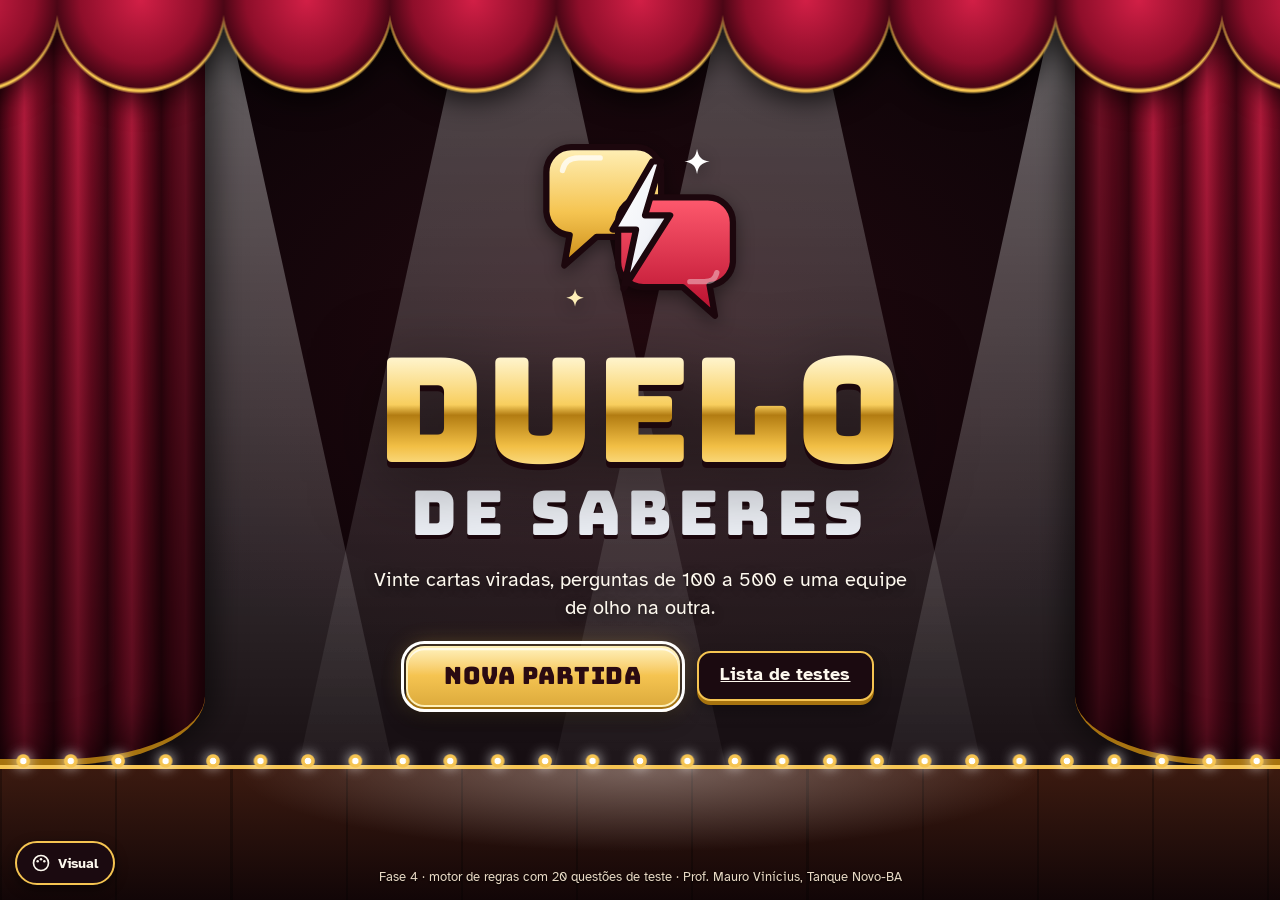
==== motor/index.html @ 95563610 "Fase 4: motor de regras completo em /motor/, com 20 questões de teste, modo de depuração e lista de " ====
<!DOCTYPE html>
<html lang="pt-BR">
<head>
<meta charset="UTF-8">
<meta name="viewport" content="width=device-width, initial-scale=1, viewport-fit=cover">
<meta name="theme-color" content="#0e0509">
<meta name="robots" content="noindex">
<title>Duelo de Saberes · Motor de regras</title>
<link rel="icon" type="image/svg+xml" href="img/icone.svg">
<link rel="stylesheet" href="css/estilo.css">
<link rel="stylesheet" href="css/motor.css">
</head>
<body data-tema="palco" data-modo="escuro">
<div id="app" aria-live="polite"></div>
<div id="painel-visual"></div>
<noscript>O Duelo de Saberes precisa de JavaScript ativado.</noscript>
<script src="js/dados.js"></script>
<script src="js/logo.js"></script>
<script src="js/regras.js"></script>
<script src="js/app.js"></script>
</body>
</html>
---- motor/css/estilo.css ----
/* Duelo de Saberes · Protótipo da Fase 3 · identidade visual (2ª versão)
   Palco de teatro à noite: cortina vermelha, ouro, luzes brancas e prateadas.
   Estrutura: fontes → variáveis (tema × modo) → base → cenário → componentes → telas → responsivo */

/* ---------- fontes embutidas (Google Fonts, licença OFL) ---------- */
@font-face { font-family: "Bungee"; src: url("../fontes/bungee-latin-400-normal.woff2") format("woff2"); font-weight: 400; font-display: swap; }
@font-face { font-family: "Atkinson Hyperlegible"; src: url("../fontes/atkinson-hyperlegible-latin-400-normal.woff2") format("woff2"); font-weight: 400; font-display: swap; }
@font-face { font-family: "Atkinson Hyperlegible"; src: url("../fontes/atkinson-hyperlegible-latin-700-normal.woff2") format("woff2"); font-weight: 700; font-display: swap; }

/* ---------- variáveis: Palco escuro (identidade geral e padrão) ---------- */
body {
  --fonte-titulo: "Bungee", "Arial Black", sans-serif;
  --fonte-texto: "Atkinson Hyperlegible", system-ui, sans-serif;

  --fundo: #0D0408; --fundo-2: #23090F;
  --painel: rgba(255, 255, 255, .06); --painel-2: rgba(255, 255, 255, .1); --painel-solido: #1B0A10;
  --tinta: #FDF8EE; --tinta-suave: #D3C0C4;
  --borda: rgba(245, 196, 81, .38); --borda-forte: #F5C451;
  --acento-claro: #FFF0B8; --acento: #F5C451; --acento-escuro: #A6730F; --sobre-acento: #2A0A12;
  --prata: #EEF1F7; --prata-escura: #9AA2B1;
  --quente: #FF2E55;
  --cort-1: #D21F46; --cort-2: #8E0E2A; --cort-3: #4A0615;
  --verso-1: #C81B41; --verso-2: #5C0A1D; --verso-tinta: #FFFFFF;
  --piso-1: #3B1A10; --piso-2: #120607;
  --luz: 255, 255, 255; --forca-luz: .2;
  --certo: #2FCB7A; --errado: #FF5468; --sobre-certo: #04200F; --sobre-errado: #2A0510;
  --logo-a1: #FFF0B8; --logo-a2: #F5C451; --logo-a3: #C98A14; --logo-b1: #FF5A6E; --logo-b2: #B80F2E; --logo-traco: #1C070D;
  --ficha-traco: #FFFFFF;
  --brilho: 0 0 1.2rem rgba(245, 196, 81, .35);
  --sombra: 0 .5rem 1.4rem rgba(0, 0, 0, .55);
  --titulo: linear-gradient(180deg, #FFF6D2 8%, #F8CE5E 46%, #B27C12 54%, #F2BF45 78%, #FFE9A0 100%);
}
body[data-modo="claro"] {
  --fundo: #F7EFE1; --fundo-2: #EBDCC2;
  --painel: #FFFFFF; --painel-2: #FBF4E6; --painel-solido: #FFFFFF;
  --tinta: #2A0A12; --tinta-suave: #6B4C54;
  --borda: rgba(166, 115, 15, .45); --borda-forte: #A6730F;
  --prata: #2A0A12; --prata-escura: #6B4C54;
  --quente: #D1123A;
  --piso-1: #C59458; --piso-2: #8B5A2B;
  --luz: 255, 246, 214; --forca-luz: .75;
  --certo: #12804A; --errado: #C81E3A; --sobre-certo: #FFFFFF; --sobre-errado: #FFFFFF;
  --ficha-traco: #2A0A12;
  --brilho: 0 0 0 rgba(0, 0, 0, 0);
  --sombra: 0 .4rem 1rem rgba(74, 6, 21, .18);
  --titulo: linear-gradient(180deg, #E8284F 10%, #B80F2E 55%, #7A0A20 100%);
}

/* ---------- variáveis: prévia do tema Biologia (campo do microscópio, verde-folha e magenta de corante) ---------- */
body[data-tema="biologia"] {
  --fundo: #04120A; --fundo-2: #0E2C18;
  --painel-solido: #0C2314;
  --tinta: #F0FAEC; --tinta-suave: #AFCFAF;
  --borda: rgba(255, 111, 196, .42); --borda-forte: #FF6FC4;
  --acento-claro: #FFD3EC; --acento: #FF6FC4; --acento-escuro: #B01274; --sobre-acento: #2A0518;
  --quente: #FF6FC4;
  --verso-1: #3FA34B; --verso-2: #124A1B;
  --luz: 190, 255, 200; --forca-luz: .16;
  --logo-a1: #D9FFB8; --logo-a2: #7BD685; --logo-a3: #23762E; --logo-b1: #FF8AD0; --logo-b2: #B01274; --logo-traco: #04120A;
  --brilho: 0 0 1.2rem rgba(255, 111, 196, .35);
  --titulo: linear-gradient(180deg, #E4FFD0 8%, #8FE39A 50%, #2E8B3B 100%);
}
body[data-tema="biologia"][data-modo="claro"] {
  --fundo: #EAF4E6; --fundo-2: #D0E7C8;
  --painel-solido: #FFFFFF;
  --tinta: #12301C; --tinta-suave: #47634F;
  --borda: rgba(35, 118, 46, .45); --borda-forte: #23762E;
  --acento: #E83FA2; --acento-escuro: #A20F6B; --sobre-acento: #FFFFFF; --acento-claro: #FF9AD6;
  --prata: #12301C; --prata-escura: #47634F;
  --ficha-traco: #12301C;
  --luz: 255, 255, 255; --forca-luz: .6;
  --brilho: 0 0 0 rgba(0, 0, 0, 0);
  --titulo: linear-gradient(180deg, #2E8B3B, #124A1B);
}

/* ---------- base ---------- */
*, *::before, *::after { box-sizing: border-box; }
html { font-size: clamp(15px, .5vw + .65vh + 6px, 28px); -webkit-text-size-adjust: 100%; }
body {
  margin: 0; min-height: 100vh; min-height: 100dvh;
  background: var(--fundo); color: var(--tinta);
  font-family: var(--fonte-texto); line-height: 1.4;
}
h1, h2, p, ol, ul, fieldset { margin: 0; padding: 0; border: 0; }
ol, ul { list-style: none; }
button, input { font: inherit; color: inherit; }
button { cursor: pointer; }
button:disabled { cursor: not-allowed; }
:focus-visible { outline: .2rem solid #FFFFFF; outline-offset: .16rem; box-shadow: 0 0 0 .42rem #1C070D; }
.so-leitor { position: absolute; width: 1px; height: 1px; overflow: hidden; clip-path: inset(50%); white-space: nowrap; }
.nota { color: var(--tinta-suave); font-size: .8rem; margin-top: .6rem; }
.nota-centro { text-align: center; position: relative; }

.tela { min-height: 100vh; min-height: 100dvh; position: relative; isolation: isolate; }

/* texto metálico dos títulos */
.logo-duelo, .final-topo h1, .barra-titulo, .placar-titulo, .bloco h2, .veredito-titulo {
  background: var(--titulo); -webkit-background-clip: text; background-clip: text; color: transparent;
  font-family: var(--fonte-titulo); font-weight: 400; text-transform: uppercase;
}

/* ---------- cenário do palco (tela inicial e placar final) ---------- */
.cenario { position: absolute; inset: 0; overflow: hidden; pointer-events: none; z-index: -1;
  background:
    radial-gradient(ellipse 60% 55% at 50% 38%, var(--fundo-2), transparent 75%),
    var(--fundo);
}
.holofotes i {
  position: absolute; top: -14vh; width: 46vmax; height: 140vh; margin-left: -23vmax;
  background: linear-gradient(to bottom, rgba(var(--luz), calc(var(--forca-luz) * 2.2)), rgba(var(--luz), 0) 80%);
  clip-path: polygon(47% 0, 53% 0, 100% 100%, 0 100%);
  transform-origin: 50% 0; animation: balanco 9s ease-in-out infinite alternate; mix-blend-mode: screen;
}
body[data-modo="claro"] .holofotes i { mix-blend-mode: normal; }
.holofotes i:nth-child(1) { left: 14%; --a: 26deg; --b: 15deg; }
.holofotes i:nth-child(2) { left: 40%; --a: 9deg; --b: -2deg; animation-duration: 12s; opacity: .7; }
.holofotes i:nth-child(3) { left: 60%; --a: -9deg; --b: 3deg; animation-duration: 11s; opacity: .7; }
.holofotes i:nth-child(4) { left: 86%; --a: -26deg; --b: -14deg; animation-duration: 10s; }
@keyframes balanco { from { transform: rotate(var(--a)); } to { transform: rotate(var(--b)); } }

.cortina {
  position: absolute; top: 0; bottom: 15vh; width: clamp(3rem, 16vw, 21rem);
  background:
    linear-gradient(to bottom, rgba(0, 0, 0, .1), rgba(0, 0, 0, .6)),
    repeating-linear-gradient(90deg, var(--cort-3) 0, var(--cort-2) .9vw, var(--cort-1) 1.9vw, var(--cort-2) 2.9vw, var(--cort-3) 4.2vw);
  border-bottom: .35rem solid var(--acento-escuro);
}
.cortina.esq { left: 0; border-bottom-right-radius: 70% 9%; box-shadow: inset -2rem 0 2.5rem rgba(0, 0, 0, .55), .6rem 0 1.6rem rgba(0, 0, 0, .5); }
.cortina.dir { right: 0; border-bottom-left-radius: 70% 9%; box-shadow: inset 2rem 0 2.5rem rgba(0, 0, 0, .55), -.6rem 0 1.6rem rgba(0, 0, 0, .5); }
.sanefa {
  position: absolute; top: 0; left: -2vw; right: -2vw; height: clamp(2.4rem, 10vh, 6.5rem); z-index: 1;
  background: radial-gradient(ellipse 52% 100% at 50% 0, var(--cort-1) 0, var(--cort-2) 70%, var(--cort-3) 97%, transparent 100%) repeat-x 50% 0 / clamp(5rem, 13vw, 16rem) 100%;
  filter: drop-shadow(0 .22rem 0 var(--acento)) drop-shadow(0 .5rem .7rem rgba(0, 0, 0, .65));
}
.piso {
  position: absolute; left: 0; right: 0; bottom: 0; height: 15vh;
  background:
    radial-gradient(ellipse 45% 90% at 50% 0, rgba(var(--luz), calc(var(--forca-luz) * 1.6)), transparent 70%),
    repeating-linear-gradient(90deg, rgba(0, 0, 0, .28) 0 .12rem, transparent .12rem 9vw),
    linear-gradient(to bottom, var(--piso-1), var(--piso-2));
  border-top: .22rem solid var(--acento);
}
.ribalta {
  position: absolute; left: 0; right: 0; bottom: calc(15vh - .35rem); height: 1.1rem;
  background: radial-gradient(circle, #FFFFFF 0 .16rem, var(--acento) .2rem .34rem, transparent .4rem) repeat-x 50% 50% / 2.6rem 1.1rem;
  filter: drop-shadow(0 0 .35rem rgba(255, 255, 255, .9)); animation: pisca 1.6s steps(2, jump-none) infinite alternate;
}
@keyframes pisca { from { opacity: .55; } to { opacity: 1; } }

/* ---------- logo ---------- */
.logo { display: inline-flex; align-items: center; gap: .5em; font-size: 1rem; color: var(--tinta); }
.logo-simbolo { width: 3.2em; height: 3.2em; flex: none; overflow: visible; filter: drop-shadow(0 .12em .18em rgba(0, 0, 0, .45)); }
.logo-nome { display: flex; flex-direction: column; font-family: var(--fonte-titulo); line-height: .9; text-align: left; }
.logo-duelo { font-size: 2em; letter-spacing: .01em; filter: drop-shadow(0 .05em 0 var(--logo-traco)); }
.logo-de { font-size: .92em; color: var(--prata); margin-top: .18em; letter-spacing: .04em; text-transform: uppercase; text-shadow: 0 .06em 0 var(--logo-traco); }
body[data-modo="claro"] .logo-de { text-shadow: none; }
.logo-grande { flex-direction: column; gap: .15em; font-size: clamp(1.5rem, 5.2vmin, 3.4rem); }
.logo-grande .logo-simbolo { width: 4.6em; height: 4.6em; }
.logo-grande .logo-nome { text-align: center; align-items: center; }
.logo-grande .logo-duelo { font-size: 3.1em; filter: drop-shadow(0 .045em 0 var(--logo-traco)) drop-shadow(0 .1em .25em rgba(0, 0, 0, .5)); }
.logo-grande .logo-de { font-size: 1.32em; letter-spacing: .1em; }
.logo-barra { font-size: .62rem; }
.logo-faisca { transform-box: fill-box; transform-origin: center; animation: cintila 2.4s ease-in-out infinite; }
.logo-faisca.f2 { animation-delay: 1.2s; }
@keyframes cintila { 0%, 100% { opacity: .25; } 50% { opacity: 1; } }

/* ---------- botões ---------- */
.botao {
  position: relative; border: .12rem solid var(--borda-forte); border-radius: .75rem;
  padding: .6rem 1.2rem; min-height: 2.75rem;
  font-weight: 700; font-size: 1rem; line-height: 1.1;
  background: var(--painel-solido); color: var(--tinta);
  box-shadow: 0 .22rem 0 var(--acento-escuro), 0 .5rem .9rem rgba(0, 0, 0, .35);
  transition: transform .08s, box-shadow .08s, filter .15s;
}
.botao:hover:not(:disabled) { transform: translateY(-.06rem); filter: brightness(1.12); }
.botao:active:not(:disabled) { transform: translateY(.18rem); box-shadow: 0 .04rem 0 var(--acento-escuro); }
.botao:disabled { opacity: .45; }
.botao-principal {
  background: linear-gradient(180deg, var(--acento-claro) 0%, var(--acento) 48%, color-mix(in srgb, var(--acento) 70%, var(--acento-escuro)) 100%);
  color: var(--sobre-acento); border-color: var(--acento-claro);
  box-shadow: 0 .28rem 0 var(--acento-escuro), 0 .6rem 1.2rem rgba(0, 0, 0, .45), var(--brilho), inset 0 .12rem 0 rgba(255, 255, 255, .7);
}
.botao-enorme { font-family: var(--fonte-titulo); font-weight: 400; font-size: 1.3rem; padding: .85rem 2rem; border-radius: 1rem; text-transform: uppercase; letter-spacing: .03em; }
.botao-pequeno { font-size: .82rem; padding: .4rem .8rem; min-height: 2.4rem; box-shadow: 0 .16rem 0 var(--acento-escuro); }
.botao-redondo {
  width: 2.75rem; height: 2.75rem; border-radius: 50%; border: .12rem solid var(--borda-forte);
  background: var(--painel-solido); font-size: 1.4rem; font-weight: 700; line-height: 1; box-shadow: 0 .18rem 0 var(--acento-escuro);
}
.botao-redondo:disabled { opacity: .35; }

/* ---------- barra superior ---------- */
.barra {
  display: flex; align-items: center; gap: 1rem; flex-wrap: wrap; position: relative; z-index: 2;
  padding: .6rem 1.2rem;
  background: linear-gradient(180deg, var(--cort-2), var(--cort-3));
  border-bottom: .2rem solid var(--acento); box-shadow: 0 .4rem 1rem rgba(0, 0, 0, .45);
  color: #FDF8EE;
  --tinta: #FDF8EE; --prata: #EEF1F7; --painel-solido: #1B0A10; --logo-traco: #1C070D;
  --titulo: linear-gradient(180deg, #FFF6D2 8%, #F8CE5E 46%, #B27C12 54%, #F2BF45 78%, #FFE9A0 100%);
}
body[data-tema="biologia"] .barra { background: linear-gradient(180deg, #1B5A26, #0B2C13); }
.barra-titulo { font-size: 1.15rem; margin-left: auto; }
.barra-info { display: flex; flex-direction: column; line-height: 1.2; margin-left: .4rem; }
.barra-info strong { font-family: var(--fonte-titulo); font-weight: 400; font-size: 1rem; text-transform: uppercase; }
.barra-info span { font-size: .78rem; opacity: .8; }
.barra-acoes { margin-left: auto; display: flex; gap: .6rem; }

/* ---------- tela inicial ---------- */
.inicio, .final {
  display: flex; flex-direction: column; align-items: center; justify-content: center;
  padding: clamp(3.2rem, 12vh, 7.5rem) 1.2rem calc(15vh + 2.4rem); overflow: hidden; text-align: center;
}
.inicio-centro { position: relative; display: flex; flex-direction: column; align-items: center; gap: 1.3rem; max-width: 46rem; }
.inicio .logo-grande { animation: entrada .8s cubic-bezier(.2, 1.4, .4, 1) both; }
@keyframes entrada { from { transform: scale(.7) translateY(1rem); opacity: 0; } to { transform: none; opacity: 1; } }
.inicio-frase { font-size: 1.1rem; max-width: 30rem; color: var(--tinta); text-shadow: 0 .1rem .5rem rgba(0, 0, 0, .6); }
body[data-modo="claro"] .inicio-frase { text-shadow: none; }
.inicio-acoes { display: flex; flex-wrap: wrap; gap: .9rem; justify-content: center; align-items: center; position: relative; }
.inicio-rodape { position: absolute; bottom: .7rem; left: 0; right: 0; padding: 0 9rem; font-size: .7rem; color: #E9D9C4; text-shadow: 0 1px 2px #000; }

/* ---------- painéis ---------- */
.bloco, .veredito, .telao, .placar-item, .equipe-cartao, .final-item {
  background: linear-gradient(180deg, var(--painel-2), var(--painel));
  border: .1rem solid var(--borda); border-radius: 1rem; box-shadow: var(--sombra), inset 0 .08rem 0 rgba(255, 255, 255, .12);
}

/* ---------- configuração ---------- */
.config { display: flex; flex-direction: column; background: radial-gradient(ellipse 90% 50% at 50% 0, var(--fundo-2), var(--fundo) 80%); }
.config-grade {
  flex: 1; display: grid; grid-template-columns: repeat(3, 1fr); gap: 1rem;
  padding: 1.2rem; max-width: 86rem; width: 100%; margin: 0 auto; align-content: start;
}
.bloco { padding: 1rem 1.1rem; min-width: 0; }
.bloco-largo { grid-column: 1 / -1; }
.bloco h2 { font-size: 1rem; margin-bottom: .7rem; letter-spacing: .03em; display: inline-block; }
.bloco h2.sub { margin-top: 1.1rem; display: block; }
.bloco-topo { display: flex; align-items: center; justify-content: space-between; gap: 1rem; margin-bottom: .7rem; }
.bloco-topo h2 { margin: 0; }

.opcoes { display: grid; gap: .6rem; }
.opcoes-2 { grid-template-columns: 1fr 1fr; }
.opcoes-3 { grid-template-columns: 1fr; }
.opcao {
  text-align: left; display: flex; flex-direction: column; gap: .15rem;
  padding: .6rem .8rem; border-radius: .7rem; border: .1rem solid var(--borda); background: var(--painel); min-height: 2.75rem;
}
.opcao strong { font-size: 1rem; }
.opcao span { font-size: .78rem; color: var(--tinta-suave); }
.chips { display: flex; flex-wrap: wrap; gap: .5rem; }
.chip { padding: .45rem .9rem; min-height: 2.6rem; border-radius: 99rem; border: .1rem solid var(--borda); background: var(--painel); font-weight: 700; font-size: .9rem; }
.opcao:hover, .chip:hover { border-color: var(--borda-forte); }
.opcao.ativa, .chip.ativa {
  background: linear-gradient(180deg, var(--acento-claro), var(--acento) 55%, color-mix(in srgb, var(--acento) 70%, var(--acento-escuro)));
  border-color: var(--acento-claro); color: var(--sobre-acento);
  box-shadow: 0 .2rem 0 var(--acento-escuro), var(--brilho);
}
.opcao.ativa span { color: inherit; opacity: .85; }

.contador { display: flex; align-items: center; gap: .8rem; flex-wrap: wrap; }
.contador-valor { font-family: var(--fonte-titulo); font-size: 2.2rem; min-width: 1.4em; text-align: center; line-height: 1; color: var(--prata); }
.contador-legenda { font-size: .8rem; color: var(--tinta-suave); flex-basis: 100%; }
.contador-compacto .contador-valor { font-size: 1.6rem; }

.equipes-grade { display: grid; grid-template-columns: repeat(auto-fill, minmax(15.5rem, 1fr)); gap: .8rem; }
.equipe-cartao { border-left: .5rem solid var(--cor-equipe); border-radius: .8rem; padding: .7rem; display: flex; flex-direction: column; gap: .55rem; min-width: 0; box-shadow: none; }
.equipe-topo { display: flex; align-items: center; gap: .6rem; }
.campo { flex: 1; min-width: 0; }
.campo input { width: 100%; padding: .45rem .6rem; min-height: 2.5rem; border: .1rem solid var(--borda); border-radius: .5rem; background: var(--painel-solido); font-weight: 700; }
.campo input:focus-visible { border-color: var(--borda-forte); }
.seletor { display: flex; gap: .35rem; flex-wrap: wrap; }
.amostra { width: 2rem; height: 2rem; border-radius: 50%; border: .12rem solid rgba(255, 255, 255, .85); background: var(--amostra); padding: 0; }
body[data-modo="claro"] .amostra { border-color: var(--tinta); }
.amostra.ativa { box-shadow: 0 0 0 .14rem var(--painel-solido), 0 0 0 .3rem var(--borda-forte); }
.amostra:disabled { opacity: .2; }
.forma-botao { width: 2rem; height: 2rem; padding: .22rem; border-radius: .4rem; border: .12rem solid transparent; background: transparent; }
.forma-botao svg { width: 100%; height: 100%; display: block; fill: var(--tinta-suave); opacity: .55; }
.forma-botao.ativa { border-color: var(--borda-forte); background: var(--painel-solido); }
.forma-botao.ativa svg { fill: var(--tinta); opacity: 1; }

.ficha { width: 1.5rem; height: 1.5rem; flex: none; overflow: visible; filter: drop-shadow(0 .08rem .12rem rgba(0, 0, 0, .5)); }
.ficha-grande { width: 2.2rem; height: 2.2rem; }

.config-rodape {
  position: sticky; bottom: 0; z-index: 3; display: flex; align-items: center; justify-content: flex-end; gap: 1.2rem; flex-wrap: wrap;
  padding: .8rem 1.2rem .9rem 12rem; background: var(--painel-solido); border-top: .2rem solid var(--acento);
  box-shadow: 0 -.5rem 1.2rem rgba(0, 0, 0, .4);
}
.config-resumo { font-size: .9rem; color: var(--tinta-suave); }

/* ---------- tabuleiro ---------- */
.tabuleiro, .pergunta {
  display: flex; flex-direction: column;
  background:
    radial-gradient(ellipse 55% 60% at 38% 0, rgba(var(--luz), var(--forca-luz)), transparent 70%),
    radial-gradient(ellipse 120% 80% at 50% 100%, var(--fundo-2), transparent 70%),
    var(--fundo);
}
body[data-tema="biologia"] .tabuleiro, body[data-tema="biologia"] .pergunta {
  background:
    radial-gradient(circle at 38% 55%, transparent 0 42vmax, rgba(0, 0, 0, .5) 62vmax),
    radial-gradient(ellipse 55% 60% at 38% 30%, rgba(var(--luz), var(--forca-luz)), transparent 70%),
    var(--fundo);
}
.mesa { padding: .9rem 1.2rem 1.2rem; display: flex; flex-direction: column; gap: .8rem; min-height: 0; }
.vez { display: flex; align-items: center; gap: .6rem; font-size: 1.15rem; }
.vez strong { color: inherit; border-bottom: .22rem solid var(--cor-equipe); }
.cartas { display: grid; grid-template-columns: repeat(5, 1fr); gap: .8rem; }

.carta { position: relative; padding: 0; border: 0; background: none; border-radius: .9rem; aspect-ratio: 4 / 3; perspective: 60rem; min-width: 0; min-height: 0; }
.carta-giro { position: absolute; inset: 0; transform-style: preserve-3d; transition: transform .6s cubic-bezier(.3, 1.3, .5, 1); border-radius: inherit; }
.carta-verso, .carta-frente {
  position: absolute; inset: 0; border-radius: inherit; display: grid; place-items: center;
  backface-visibility: hidden; -webkit-backface-visibility: hidden; overflow: hidden;
  border: .16rem solid var(--acento);
  box-shadow: 0 .3rem 0 var(--acento-escuro), 0 .7rem 1.1rem rgba(0, 0, 0, .5), inset 0 0 0 .1rem rgba(0, 0, 0, .35);
}
.carta-verso {
  color: var(--verso-tinta);
  background:
    repeating-linear-gradient(45deg, rgba(255, 255, 255, .05) 0 .12rem, transparent .12rem .9rem),
    repeating-linear-gradient(-45deg, rgba(255, 255, 255, .05) 0 .12rem, transparent .12rem .9rem),
    radial-gradient(ellipse at 50% 35%, var(--verso-1), var(--verso-2) 85%);
}
.carta-frente {
  transform: rotateY(180deg); color: var(--sobre-acento);
  background:
    linear-gradient(115deg, transparent 30%, rgba(255, 255, 255, .7) 45%, transparent 58%),
    linear-gradient(180deg, var(--acento-claro), var(--acento) 50%, color-mix(in srgb, var(--acento) 60%, var(--acento-escuro)));
  border-color: var(--acento-claro);
}
.carta-numero {
  position: relative; font-family: var(--fonte-titulo); font-size: clamp(1.1rem, 3.4vmin, 2.4rem); line-height: 1;
  width: 2.1em; height: 2.1em; display: grid; place-items: center; border-radius: 50%;
}
.carta-valor { font-family: var(--fonte-titulo); font-size: clamp(1.6rem, 6vmin, 4rem); line-height: 1; text-shadow: 0 .05em 0 rgba(255, 255, 255, .6); }
/* atenção: nada de "filter" em .carta-giro — ele achata o 3D e a frente da carta deixa de aparecer */
button.carta:not(.virando):hover .carta-giro { transform: translateY(-.3rem) rotate(-1.2deg); }
button.carta:not(.virando):hover .carta-verso { border-color: #FFFFFF; box-shadow: 0 .3rem 0 var(--acento-escuro), 0 0 1.1rem rgba(255, 255, 255, .55); }
button.carta:not(.virando):active .carta-giro { transform: translateY(.1rem); }
.carta.virando .carta-giro { transform: rotateY(180deg) scale(1.08); }
.carta.virando .carta-frente { box-shadow: 0 .3rem 0 var(--acento-escuro), 0 0 1.6rem rgba(255, 255, 255, .75); }
.carta.virando { z-index: 2; }
.cartas.escolhida .carta:not(.virando) { opacity: .35; transition: opacity .3s; pointer-events: none; }

/* verso do Palco: veludo com moldura dourada e medalhão */
body[data-tema="palco"] .carta-verso::before {
  content: ""; position: absolute; inset: 7%; border-radius: .5rem;
  border: .08rem solid var(--acento);
  background:
    radial-gradient(circle at 0 0, var(--acento) 0 .28rem, transparent .32rem),
    radial-gradient(circle at 100% 0, var(--acento) 0 .28rem, transparent .32rem),
    radial-gradient(circle at 0 100%, var(--acento) 0 .28rem, transparent .32rem),
    radial-gradient(circle at 100% 100%, var(--acento) 0 .28rem, transparent .32rem);
}
body[data-tema="palco"] .carta-numero {
  color: var(--sobre-acento);
  background: radial-gradient(circle at 35% 28%, #FFFFFF 0, var(--acento-claro) 22%, var(--acento) 60%, var(--acento-escuro) 100%);
  box-shadow: 0 0 0 .14rem var(--verso-2), 0 0 0 .24rem var(--acento), 0 .25rem .5rem rgba(0, 0, 0, .5);
}

/* verso da Biologia: célula vista ao microscópio, com o número no núcleo */
body[data-tema="biologia"] .carta { border-radius: 1.6rem 1rem 1.7rem 1.1rem; }
body[data-tema="biologia"] .carta-verso, body[data-tema="biologia"] .carta-frente { border-color: rgba(255, 255, 255, .7); box-shadow: 0 .3rem 0 #0A3411, 0 .7rem 1.1rem rgba(0, 0, 0, .5); }
body[data-tema="biologia"] .carta-verso { background: radial-gradient(ellipse at 50% 35%, var(--verso-1), var(--verso-2) 85%); }
body[data-tema="biologia"] .carta-verso::before {
  content: ""; position: absolute; inset: 9% 12%; border-radius: 48% 52% 46% 54% / 55% 47% 53% 45%;
  border: .2rem solid rgba(255, 255, 255, .6);
  background:
    radial-gradient(ellipse 9% 6% at 22% 30%, rgba(255, 255, 255, .5) 98%, transparent),
    radial-gradient(ellipse 7% 10% at 80% 34%, rgba(255, 255, 255, .4) 98%, transparent),
    radial-gradient(ellipse 10% 6% at 74% 76%, rgba(255, 255, 255, .45) 98%, transparent),
    radial-gradient(ellipse 6% 8% at 24% 72%, rgba(255, 255, 255, .35) 98%, transparent),
    rgba(255, 255, 255, .1);
}
body[data-tema="biologia"] .carta-numero { background: radial-gradient(circle at 35% 28%, #FF9AD6, #D4188A 70%); color: #fff; border: .14rem solid rgba(255, 255, 255, .8); }

.carta-usada { border: .12rem dashed var(--borda); display: grid; place-items: center; background: rgba(0, 0, 0, .18); }
.carta-valor-usado { font-family: var(--fonte-titulo); font-size: clamp(.9rem, 2.6vmin, 1.6rem); color: var(--tinta-suave); opacity: .45; }

/* ---------- placar ---------- */
.placar { background: linear-gradient(180deg, var(--painel-2), var(--painel)), var(--painel-solido); border-top: .2rem solid var(--acento); padding: .9rem 1.2rem 1.2rem; }
.placar-titulo { font-size: 1.1rem; margin-bottom: .7rem; display: inline-block; }
.placar-puxador { display: none; }
.placar-lista { display: grid; grid-template-columns: repeat(auto-fit, minmax(13rem, 1fr)); gap: .6rem; }
.placar-item { display: flex; align-items: center; gap: .6rem; padding: .55rem .7rem; border-left: .5rem solid var(--cor-equipe); border-radius: .8rem; box-shadow: none; }
.placar-item.da-vez {
  border-color: var(--borda-forte); border-left-color: var(--cor-equipe);
  background: linear-gradient(90deg, color-mix(in srgb, var(--cor-equipe) 30%, transparent), transparent 70%), var(--painel-2);
  box-shadow: var(--brilho), 0 .3rem .8rem rgba(0, 0, 0, .4);
}
.placar-nome { flex: 1; min-width: 0; font-weight: 700; display: flex; flex-direction: column; line-height: 1.15; overflow-wrap: anywhere; }
.placar-nome em { font-style: normal; font-weight: 400; font-size: .72rem; color: var(--tinta-suave); }
.placar-item.da-vez .placar-nome em { color: var(--acento); font-weight: 700; }
body[data-modo="claro"] .placar-item.da-vez .placar-nome em { color: var(--acento-escuro); }
.placar-pontos { font-family: var(--fonte-titulo); font-size: 1.5rem; line-height: 1; font-variant-numeric: tabular-nums; color: var(--prata); text-shadow: 0 0 .6rem rgba(var(--luz), .35); }
body[data-modo="claro"] .placar-pontos { text-shadow: none; }
.placar-pontos.negativo { color: var(--errado); }

/* ---------- pergunta ---------- */
.vez-barra { font-size: 1rem; }
.valor-selo {
  margin-left: auto; display: flex; align-items: baseline; gap: .45rem;
  background: linear-gradient(180deg, var(--acento-claro), var(--acento) 55%, color-mix(in srgb, var(--acento) 65%, var(--acento-escuro)));
  color: var(--sobre-acento); border: .1rem solid var(--acento-claro); border-radius: .7rem; padding: .25rem .9rem;
  box-shadow: 0 .2rem 0 var(--acento-escuro), var(--brilho);
}
.valor-selo small { font-size: .75rem; font-weight: 700; }
.valor-selo b { font-family: var(--fonte-titulo); font-weight: 400; font-size: 1.6rem; line-height: 1.1; }

.pergunta-corpo { padding: 1.2rem; display: flex; flex-direction: column; gap: 1.2rem; }
.telao { padding: 1.1rem 1.3rem; border-color: var(--borda-forte); border-width: .14rem; position: relative; }
.telao::before, .telao::after {
  content: ""; position: absolute; left: .9rem; right: .9rem; height: .5rem;
  background: radial-gradient(circle, #FFFFFF 0 .1rem, var(--acento) .12rem .2rem, transparent .24rem) repeat-x 0 50% / 1.5rem .5rem;
  opacity: .9;
}
.telao::before { top: -.3rem; }
.telao::after { bottom: -.3rem; }
body[data-tema="biologia"] .telao::before, body[data-tema="biologia"] .telao::after { display: none; }
.enunciado { font-family: var(--fonte-texto); font-weight: 700; font-size: clamp(1.25rem, 3.6vmin, 2.3rem); line-height: 1.25; text-wrap: balance; }
.alternativas { display: grid; grid-template-columns: 1fr; gap: .7rem; }
.alternativa {
  display: flex; align-items: center; gap: .8rem; text-align: left;
  padding: .7rem .9rem; min-height: 3.6rem; border-radius: .9rem;
  border: .12rem solid var(--borda); background: linear-gradient(180deg, var(--painel-2), var(--painel)), var(--painel-solido);
  box-shadow: 0 .25rem 0 rgba(0, 0, 0, .45);
  font-size: clamp(1rem, 2.5vmin, 1.5rem); line-height: 1.2; transition: transform .08s, box-shadow .08s, border-color .15s;
}
.alternativa:hover:not(:disabled) { transform: translateY(-.08rem); border-color: var(--borda-forte); box-shadow: 0 .25rem 0 rgba(0, 0, 0, .45), var(--brilho); }
.alternativa:active:not(:disabled) { transform: translateY(.2rem); box-shadow: 0 .05rem 0 rgba(0, 0, 0, .45); }
.letra {
  flex: none; width: 2em; height: 2em; display: grid; place-items: center; border-radius: 50%;
  background: radial-gradient(circle at 35% 28%, #FFFFFF 0, var(--acento-claro) 22%, var(--acento) 62%, var(--acento-escuro) 100%);
  color: var(--sobre-acento); font-family: var(--fonte-titulo); line-height: 1; box-shadow: 0 .12rem .3rem rgba(0, 0, 0, .4);
}
.alternativa .texto { flex: 1; min-width: 0; }
.alternativa.certa { background: var(--certo); border-color: #FFFFFF; color: var(--sobre-certo); }
.alternativa.certa .letra, .alternativa.errada .letra { background: rgba(255, 255, 255, .3); color: inherit; box-shadow: none; }
.alternativa.certa::after { content: "✓ certa"; font-weight: 700; font-size: .8em; white-space: nowrap; }
.alternativa.errada { background: var(--errado); border-color: #FFFFFF; color: var(--sobre-errado); }
.alternativa.errada::after { content: "✗ marcada"; font-weight: 700; font-size: .8em; white-space: nowrap; }
.alternativa.apagada { opacity: .4; box-shadow: none; }
.alternativa:disabled { cursor: default; }

.pergunta-lado { padding: 0 1.2rem 5rem; display: flex; flex-direction: column; align-items: center; gap: 1rem; }
.pergunta:not(.respondida) .pergunta-lado { order: -1; flex-direction: row; justify-content: space-between; padding: .8rem 1.2rem 0; }
.pergunta .barra { order: -2; }
.lado-acoes { display: flex; gap: .7rem; flex-wrap: wrap; justify-content: center; }

.cronometro { position: relative; width: clamp(5.5rem, 24vmin, 15rem); aspect-ratio: 1; display: grid; place-items: center; flex: none; filter: drop-shadow(0 0 1rem rgba(var(--luz), .25)); }
.cronometro svg { position: absolute; inset: 0; width: 100%; height: 100%; overflow: visible; }
.crono-trilho { fill: var(--painel-solido); stroke: var(--borda); stroke-width: 9; }
.crono-arco { fill: none; stroke: var(--acento); stroke-width: 9; stroke-linecap: round; transition: stroke-dashoffset .1s linear, stroke .3s; filter: drop-shadow(0 0 .25rem var(--acento)); }
.crono-numero { position: relative; font-family: var(--fonte-titulo); font-size: clamp(2rem, 10vmin, 6.4rem); line-height: 1; font-variant-numeric: tabular-nums; margin-top: -.08em; color: var(--prata); }
.crono-legenda { position: absolute; bottom: 19%; font-size: clamp(.55rem, 1.6vmin, .9rem); color: var(--tinta-suave); }
.cronometro.alerta .crono-arco { stroke: var(--errado); filter: drop-shadow(0 0 .3rem var(--errado)); }
.cronometro.alerta .crono-numero { color: var(--errado); animation: pulso 1s ease-in-out infinite; }
.cronometro.pausado .crono-numero { opacity: .4; animation: none; }
@keyframes pulso { 50% { transform: scale(1.12); } }

.veredito { width: 100%; padding: 1rem; display: grid; grid-template-columns: 1fr auto; gap: .2rem .8rem; align-items: baseline; text-align: left; }
.veredito-titulo { font-size: 1.5rem; line-height: 1.1; }
.veredito-pontos { font-family: var(--fonte-titulo); font-size: 1.9rem; line-height: 1; }
.veredito p { grid-column: 1 / -1; font-size: .95rem; margin-top: .4rem; }
.veredito.acerto { border-top: .5rem solid var(--certo); }
.veredito.acerto .veredito-pontos { color: var(--certo); }
.veredito.erro { border-top: .5rem solid var(--errado); }
.veredito.erro .veredito-pontos { color: var(--errado); }
.veredito.passe { border-top: .5rem solid var(--prata-escura); }

/* ---------- placar final ---------- */
.final { justify-content: flex-start; gap: 1.3rem; }
.final-topo { position: relative; display: flex; flex-direction: column; align-items: center; gap: .5rem; }
.final-topo h1 { font-size: 2rem; line-height: 1.05; filter: drop-shadow(0 .05em 0 var(--logo-traco)); }
.final-topo p { color: var(--tinta-suave); font-size: .9rem; }
.final-lista { position: relative; width: 100%; max-width: 44rem; display: grid; gap: .6rem; }
.final-item { display: flex; align-items: center; gap: .8rem; padding: .6rem .9rem; border-radius: .9rem; text-align: left; background: linear-gradient(180deg, var(--painel-2), var(--painel)), var(--painel-solido); }
.final-item.primeiro {
  background: linear-gradient(115deg, transparent 30%, rgba(255, 255, 255, .55) 45%, transparent 58%), linear-gradient(180deg, var(--acento-claro), var(--acento) 55%, color-mix(in srgb, var(--acento) 65%, var(--acento-escuro)));
  color: var(--sobre-acento); border-color: var(--acento-claro); box-shadow: 0 .3rem 0 var(--acento-escuro), var(--brilho), var(--sombra);
}
.final-item.primeiro .placar-pontos { color: inherit; text-shadow: none; }
.final-posicao { font-family: var(--fonte-titulo); font-size: 1.3rem; width: 2rem; }
.final-nome { flex: 1; min-width: 0; font-weight: 700; display: flex; flex-direction: column; gap: .3rem; overflow-wrap: anywhere; }
.final-barra { display: block; height: .5rem; width: var(--largura); border-radius: 99rem; background: var(--cor-equipe); border: .08rem solid rgba(255, 255, 255, .7); }

/* ---------- painel "Testar visual" (só do protótipo) ---------- */
#painel-visual { position: fixed; left: .8rem; bottom: .8rem; z-index: 50; font-size: 14px; font-family: var(--fonte-texto); }
.pv-botao { display: flex; align-items: center; gap: .4rem; padding: .5rem .8rem; min-height: 44px; border-radius: 99rem; border: 2px solid var(--borda-forte); background: var(--painel-solido); color: var(--tinta); font-weight: 700; box-shadow: 0 4px 12px rgba(0, 0, 0, .5); }
.pv-botao svg { width: 20px; height: 20px; fill: currentColor; }
.pv-caixa { position: absolute; left: 0; bottom: calc(100% + 10px); width: min(300px, calc(100vw - 1.6rem)); max-height: calc(100vh - 90px); overflow: auto; background: var(--painel-solido); color: var(--tinta); border: 2px solid var(--borda-forte); border-radius: 14px; padding: 12px; box-shadow: 0 8px 24px rgba(0, 0, 0, .6); display: grid; gap: 10px; }
.pv-titulo { display: flex; justify-content: space-between; align-items: center; font-weight: 700; font-size: 15px; }
.pv-fechar { width: 36px; height: 36px; border-radius: 50%; border: 0; background: var(--painel-2); font-size: 20px; line-height: 1; }
.pv-grupo legend { font-size: 12px; font-weight: 700; color: var(--tinta-suave); margin-bottom: 4px; }
.pv-opcoes { display: grid; gap: 4px; }
.pv-opcao { text-align: left; padding: 8px 10px; min-height: 40px; border-radius: 8px; border: 2px solid var(--borda); background: var(--painel); }
.pv-opcao.ativa { background: var(--acento); color: var(--sobre-acento); border-color: var(--acento-claro); font-weight: 700; }
.pv-nota { font-size: 12px; color: var(--tinta-suave); }

/* ============ RESPONSIVO ============ */

/* PC ou projetor em paisagem: tabuleiro grande e placar lateral, tudo numa tela só */
@media (min-width: 1024px) and (orientation: landscape) {
  .tabuleiro { display: grid; grid-template: "barra barra" auto "mesa placar" 1fr / 1fr minmax(15rem, 23vw); height: 100vh; height: 100dvh; overflow: hidden; }
  .tabuleiro .barra { grid-area: barra; }
  .mesa { grid-area: mesa; }
  .cartas { flex: 1; grid-template-rows: repeat(4, 1fr); min-height: 0; }
  .carta { aspect-ratio: auto; }
  .placar { grid-area: placar; border-top: 0; border-left: .2rem solid var(--acento); overflow: auto; padding-bottom: 4.5rem; box-shadow: -.5rem 0 1.2rem rgba(0, 0, 0, .35); }
  .placar-lista { grid-template-columns: 1fr; }
  .placar-item { padding: .8rem; }
  .placar-pontos { font-size: 1.8rem; }

  .pergunta { display: grid; grid-template: "barra barra" auto "corpo lado" 1fr / 1fr minmax(16rem, 26vw); height: 100vh; height: 100dvh; overflow: hidden; }
  .pergunta .barra { grid-area: barra; }
  .pergunta-corpo { grid-area: corpo; justify-content: center; padding: 1.5rem 2rem 1.5rem 2.2rem; gap: 1.6rem; overflow: auto; }
  .telao { padding: 1.6rem 1.8rem; }
  .enunciado { font-size: clamp(1.5rem, 4.6vmin, 3rem); }
  .alternativas { grid-template-columns: 1fr 1fr; gap: .9rem; }
  .alternativa { min-height: 4.6rem; font-size: clamp(1.1rem, 3vmin, 1.9rem); }
  .pergunta-lado, .pergunta:not(.respondida) .pergunta-lado {
    grid-area: lado; order: 0; flex-direction: column; justify-content: center; gap: 1.4rem;
    padding: 1.2rem 1.2rem 4.5rem; background: linear-gradient(180deg, var(--painel-2), var(--painel)), var(--painel-solido);
    border-left: .2rem solid var(--acento); overflow: auto; box-shadow: -.5rem 0 1.2rem rgba(0, 0, 0, .35);
  }
  .veredito { box-shadow: none; }
}

/* tablet e telas médias */
@media (max-width: 1023px), (orientation: portrait) {
  .config-grade { grid-template-columns: 1fr 1fr; }
  .opcoes-3 { grid-template-columns: repeat(3, 1fr); }
  .bloco-nivel { grid-column: 1 / -1; }
  .mesa { max-width: 60rem; width: 100%; margin: 0 auto; }
  .tabuleiro .placar { margin-top: auto; padding-bottom: 4.5rem; }
  .pergunta-corpo, .pergunta-lado { max-width: 52rem; width: 100%; margin: 0 auto; }
  .inicio-rodape { padding: 0 1rem 0 8.5rem; text-align: right; }
}
@media (min-width: 640px) and (max-width: 1023px), (min-width: 640px) and (orientation: portrait) {
  .alternativas { grid-template-columns: 1fr 1fr; }
}

/* celular: tabuleiro em coluna (4 × 5), placar recolhível, botões grandes */
@media (max-width: 639px) {
  .barra { padding: .5rem .8rem; gap: .6rem; }
  .barra-jogo .logo-nome { display: none; }
  .barra-info { margin-left: 0; }
  .config-grade { grid-template-columns: 1fr; padding: .8rem; }
  .opcoes-3 { grid-template-columns: 1fr; }
  .barra-titulo { font-size: 1rem; }
  .config .logo-barra { display: none; }
  .config-rodape { position: static; flex-direction: column; align-items: stretch; padding: .7rem .8rem 4.6rem; gap: .5rem; text-align: center; }
  .inicio, .final { padding-left: 2.2rem; padding-right: 2.2rem; }
  .inicio-acoes { flex-direction: column; align-self: stretch; }
  .inicio-acoes .botao { width: 100%; }
  .inicio-rodape { display: none; }
  .cortina { width: 1.6rem; }

  .mesa { padding: .7rem .8rem 6rem; }
  .vez { font-size: 1rem; }
  .cartas { grid-template-columns: repeat(4, 1fr); gap: .55rem; }
  .carta { aspect-ratio: 3 / 4; border-radius: .7rem; }

  .tabuleiro .placar { position: fixed; left: 0; right: 0; bottom: 0; z-index: 20; padding: 0; max-height: 80vh; overflow: auto; box-shadow: 0 -.4rem 1.2rem rgba(0, 0, 0, .5); background: var(--painel-solido); }
  .placar-titulo { display: none; }
  .placar-puxador { display: flex; align-items: center; gap: .7rem; width: 100%; min-height: 3.4rem; padding: .5rem .8rem; border: 0; background: transparent; font-weight: 700; text-align: left; }
  .placar-puxador::after { content: "▲"; font-size: .7rem; margin-left: auto; color: var(--acento); }
  .placar.aberto .placar-puxador::after { content: "▼"; }
  .placar-resumo { display: flex; gap: .6rem; flex-wrap: wrap; font-variant-numeric: tabular-nums; }
  .placar-mini { display: inline-flex; align-items: center; gap: .2rem; font-size: .85rem; opacity: .75; }
  .placar-mini .ficha { width: 1rem; height: 1rem; }
  .placar-mini.da-vez { opacity: 1; border-bottom: .16rem solid var(--acento); }
  .placar-lista { display: none; padding: .2rem .8rem 1rem; grid-template-columns: 1fr; }
  .placar.aberto .placar-lista { display: grid; }
  .placar.aberto .placar-resumo { visibility: hidden; }
  body[data-tela="tabuleiro"] #painel-visual { bottom: 4.2rem; }

  .pergunta-corpo { padding: 1rem .8rem; }
  .pergunta:not(.respondida) .pergunta-lado { padding: .7rem .8rem 0; }
  .lado-acoes .botao { min-height: 3rem; }
  .pergunta-lado { padding: 0 .8rem 5rem; }
  .pergunta-lado .botao-enorme { width: 100%; }
}

/* respeita "reduzir animações" do aparelho */
@media (prefers-reduced-motion: reduce) {
  *, *::before, *::after { animation: none !important; transition-duration: .01ms !important; }
  .carta.virando .carta-giro { transform: none; }
  .carta.virando .carta-verso { visibility: hidden; }
  .carta.virando .carta-frente { transform: none; }
}
---- motor/css/motor.css ----
/* Duelo de Saberes 2.0 · Peças do motor de regras (Fase 4)
   Complementa estilo.css (identidade aprovada na Fase 3): especiais, passe, roletas,
   resposta aberta, pódios, morte súbita e painel de depuração.
   As animações dos especiais são iguais em todos os temas; o resto ganha arte de cada disciplina na Fase 5. */

/* ---------- avisos gerais ---------- */
.alerta-banco { max-width: 34rem; padding: .7rem 1rem; border-radius: .8rem; background: var(--errado); color: var(--sobre-errado); font-weight: 700; }
.avisos, .dicas { display: grid; gap: .35rem; }
.avisos p, .dicas p {
  display: flex; align-items: center; gap: .5rem; padding: .45rem .8rem; border-radius: .7rem; font-weight: 700; font-size: .95rem;
  background: rgba(120, 200, 255, .14); border: .1rem solid rgba(150, 215, 255, .55); color: var(--tinta);
}
.dicas p { background: var(--painel); border-color: var(--borda); font-weight: 400; }
.avisos svg, .dicas svg { width: 1.3em; height: 1.3em; flex: none; color: #9FDcFF; }
.dicas svg { color: var(--acento); }

/* ---------- cartas ---------- */
.carta-espia {
  position: absolute; left: .3rem; right: .3rem; bottom: .3rem; padding: .1rem .3rem; border-radius: .4rem;
  background: rgba(0, 0, 0, .65); color: #FFF0B8; font-size: clamp(.55rem, 1.4vmin, .85rem); font-weight: 700; text-align: center;
}
.carta-usada { flex-direction: column; gap: .1rem; position: relative; border-radius: .9rem; }
.carta-rotulo { font-size: clamp(.55rem, 1.4vmin, .85rem); font-weight: 700; color: var(--tinta-suave); opacity: .7; text-transform: uppercase; letter-spacing: .04em; }
.carta-usada.r-acerto, .carta-usada.r-passe-acerto { border-color: color-mix(in srgb, var(--certo) 60%, transparent); }
.carta-usada.r-acerto .carta-rotulo, .carta-usada.r-passe-acerto .carta-rotulo { color: var(--certo); opacity: 1; }
.carta-usada.r-erro, .carta-usada.r-passe-erro { border-color: color-mix(in srgb, var(--errado) 60%, transparent); }
.carta-usada.r-erro .carta-rotulo, .carta-usada.r-passe-erro .carta-rotulo { color: var(--errado); opacity: 1; }
.carta.virando .frente-congelou { background: linear-gradient(115deg, transparent 30%, rgba(255, 255, 255, .8) 45%, transparent 58%), linear-gradient(180deg, #E8F7FF, #8FD3FF 55%, #3E8EC7); color: #08233A; }
.carta.virando .frente-tudo { background: linear-gradient(180deg, #FF7A8A, #D21F46 55%, #6E0A20); color: #FFFFFF; animation: alarme .5s steps(2, jump-none) infinite alternate; }
.carta.virando .frente-dobro { box-shadow: 0 .3rem 0 var(--acento-escuro), 0 0 2.2rem rgba(255, 220, 120, .95); }
.carta.virando .frente-tesoura { background: linear-gradient(180deg, #FFFFFF, #DDE2EC 55%, #9AA2B1); color: #1C070D; }

/* ---------- placar: marcas de estado ---------- */
.ficha-casa { position: relative; flex: none; display: inline-grid; }
.ficha-poder {
  position: absolute; right: -.45rem; bottom: -.35rem; width: 1.25rem; height: 1.25rem; border-radius: 50%; display: grid; place-items: center;
  background: linear-gradient(180deg, #FFFFFF, #C8CEDA); color: #1C070D; border: .1rem solid #1C070D; box-shadow: 0 0 .5rem rgba(255, 255, 255, .8);
  animation: poder 1.8s ease-in-out infinite;
}
.ficha-poder svg { width: .85rem; height: .85rem; }
@keyframes poder { 50% { transform: scale(1.15); } }
.marcas { display: flex; flex-wrap: wrap; gap: .25rem; margin-top: .2rem; }
.marca {
  display: inline-flex; align-items: center; gap: .2rem; padding: .05rem .4rem; border-radius: 99rem; font-size: .7rem; font-weight: 700;
  background: var(--painel-2); border: .08rem solid var(--borda); color: var(--tinta);
}
.marca svg { width: .9rem; height: .9rem; }
.marca-gelo { background: #2E7FB8; border-color: #BFE8FF; color: #FFFFFF; }
.marca-tesoura { background: #EEF1F7; border-color: #FFFFFF; color: #1C070D; }
.placar-item.congelada { background: linear-gradient(180deg, rgba(120, 200, 255, .3), rgba(60, 130, 200, .18)), var(--painel-solido); border-color: #9FDCFF; }
.placar-item.congelada .ficha { filter: saturate(0) brightness(1.3) drop-shadow(0 0 .35rem #6EC6FF); }
.placar-item.congelada .ficha path { fill: #6EC6FF; }
.placar-mini svg:not(.ficha) { width: .9rem; height: .9rem; }
.placar-mini.congelada .ficha path { fill: #6EC6FF; }

/* ---------- sobreposições (especial e roleta) ---------- */
.sobre {
  position: fixed; inset: 0; z-index: 40; display: grid; place-items: center; padding: 1.2rem; overflow: hidden;
  background: radial-gradient(ellipse at 50% 40%, rgba(40, 8, 16, .82), rgba(6, 1, 3, .95));
  animation: aparece .25s ease-out both;
}
@keyframes aparece { from { opacity: 0; } }
.esp-conteudo, .giro-conteudo { position: relative; display: flex; flex-direction: column; align-items: center; gap: .9rem; text-align: center; max-width: 40rem; z-index: 1; }
.esp-carta {
  position: relative; width: clamp(9rem, 32vmin, 18rem); aspect-ratio: 4 / 3; border-radius: 1rem;
  animation: carta-entra .6s cubic-bezier(.2, 1.4, .4, 1) both;
}
@keyframes carta-entra { from { transform: scale(.4) rotate(-8deg); opacity: 0; } }
.esp-metade {
  position: absolute; inset: 0; display: grid; place-items: center; border-radius: inherit; overflow: hidden;
  border: .18rem solid var(--acento-claro); color: var(--sobre-acento);
  background: linear-gradient(115deg, transparent 30%, rgba(255, 255, 255, .7) 45%, transparent 58%), linear-gradient(180deg, var(--acento-claro), var(--acento) 50%, var(--acento-escuro));
  box-shadow: 0 .35rem 0 var(--acento-escuro), 0 0 2rem rgba(255, 255, 255, .45);
}
.esp-metade b { font-family: var(--fonte-titulo); font-weight: 400; font-size: clamp(2.6rem, 11vmin, 6rem); line-height: 1; }
.esp-metade.b { display: none; }
.esp-rotulo { font-weight: 700; text-transform: uppercase; letter-spacing: .2em; font-size: .85rem; color: #FFF0B8; }
.esp-titulo {
  display: flex; align-items: center; gap: .4em; font-family: var(--fonte-titulo); font-weight: 400; text-transform: uppercase;
  font-size: clamp(2rem, 8vmin, 4.6rem); line-height: 1; color: #FFFFFF; text-shadow: 0 .06em 0 #1C070D, 0 0 .5em rgba(255, 255, 255, .4);
  animation: titulo-bate .5s .35s cubic-bezier(.2, 1.6, .4, 1) both;
}
.esp-titulo svg { width: .9em; height: .9em; flex: none; }
@keyframes titulo-bate { from { transform: scale(2.2); opacity: 0; } }
.esp-texto { font-size: 1.1rem; color: #F3E6E8; max-width: 32rem; }

/* Congelou: a carta congela e trinca */
.esp-congelou { background: radial-gradient(ellipse at 50% 40%, rgba(30, 90, 140, .85), rgba(4, 14, 26, .96)); }
.esp-gelo {
  position: absolute; inset: 0; display: grid; place-items: center; border-radius: inherit; opacity: 0; color: #08233A;
  border: .18rem solid #FFFFFF; box-shadow: 0 .35rem 0 #1C4E78, 0 0 2.6rem rgba(160, 220, 255, .9);
  background: linear-gradient(115deg, transparent 30%, rgba(255, 255, 255, .85) 45%, transparent 58%), linear-gradient(180deg, #F2FBFF, #A9DEFF 50%, #3E8EC7);
  animation: congela 1.1s .25s ease-in forwards;
}
.esp-gelo b { font-family: var(--fonte-titulo); font-weight: 400; font-size: clamp(2.6rem, 11vmin, 6rem); line-height: 1; }
@keyframes congela { to { opacity: 1; } }
.trincas { z-index: 1; position: absolute; inset: 0; width: 100%; height: 100%; opacity: 0; stroke-dasharray: 160; stroke-dashoffset: 160; animation: trinca .7s 1.2s ease-out forwards; }
@keyframes trinca { to { opacity: 1; stroke-dashoffset: 0; } }
.esp-congelou .esp-titulo { color: #E6F7FF; text-shadow: 0 .06em 0 #08233A, 0 0 .6em rgba(160, 220, 255, .8); }
.flocos i { position: absolute; top: -3rem; left: var(--x); width: 1.6rem; color: #DDF3FF; opacity: .75; animation: cai var(--t) var(--d) linear infinite; }
.flocos svg { width: 100%; }

/* Tudo ou Nada: alarme vermelho e borda em chamas */
.esp-tudo { animation: aparece .2s both, alarme-fundo .55s steps(2, jump-none) infinite alternate; }
@keyframes alarme-fundo { from { background: radial-gradient(ellipse at 50% 40%, rgba(120, 6, 24, .9), rgba(12, 1, 4, .96)); } to { background: radial-gradient(ellipse at 50% 40%, rgba(230, 20, 50, .9), rgba(40, 2, 8, .96)); } }
@keyframes alarme { from { filter: brightness(1); } to { filter: brightness(1.45); } }
.esp-tudo .esp-metade.a { background: linear-gradient(180deg, #FF8C9A, #D21F46 55%, #6E0A20); color: #FFFFFF; border-color: #FFD2A0; }
.esp-tudo .esp-carta::before {
  content: ""; position: absolute; inset: -.7rem; border-radius: 1.5rem; z-index: -1;
  background: conic-gradient(from 0deg, #FFD15C, #FF5A1F, #D21F46, #FFB020, #FF3D2E, #FFD15C);
  filter: blur(.35rem); animation: chama 1s linear infinite;
}
@keyframes chama { to { transform: rotate(1turn) scale(1.04); } }
.esp-tudo .esp-titulo { color: #FFE3E8; }

/* Em Dobro: carta dourada com brilho e chuva de moedas */
.esp-dobro { background: radial-gradient(ellipse at 50% 40%, rgba(120, 80, 10, .85), rgba(14, 6, 2, .96)); }
.esp-dobro .esp-metade.a { box-shadow: 0 .35rem 0 var(--acento-escuro), 0 0 3.2rem rgba(255, 215, 110, .95); animation: brilho-ouro 1.2s ease-in-out infinite alternate; }
@keyframes brilho-ouro { to { box-shadow: 0 .35rem 0 var(--acento-escuro), 0 0 5rem rgba(255, 235, 160, 1); transform: scale(1.04); } }
.esp-dobro .esp-titulo { color: #FFF0B8; text-shadow: 0 .06em 0 #5A3A00, 0 0 .6em rgba(255, 215, 110, .9); }
.moedas i {
  position: absolute; top: -3rem; left: var(--x); width: 1.8rem; height: 1.8rem; border-radius: 50%;
  background: radial-gradient(circle at 35% 30%, #FFFBE0, #F5C451 55%, #A6730F); border: .12rem solid #7A5200;
  box-shadow: inset 0 0 0 .22rem rgba(255, 240, 184, .5); animation: cai var(--t) var(--d) cubic-bezier(.4, 0, .8, 1) infinite;
}
@keyframes cai { to { transform: translateY(115vh) rotate(540deg); } }

/* Tesoura: a tesoura corta a carta ao meio e o poder vai para o placar */
.esp-tesoura { background: radial-gradient(ellipse at 50% 40%, rgba(70, 76, 92, .85), rgba(8, 8, 12, .96)); }
.esp-tesoura .esp-metade { background: linear-gradient(180deg, #FFFFFF, #DDE2EC 55%, #9AA2B1); color: #1C070D; border-color: #FFFFFF; }
.esp-tesoura .esp-metade.b { display: grid; }
.esp-tesoura .esp-metade.a { clip-path: polygon(0 0, 100% 0, 100% 46%, 0 54%); animation: metade-sobe .6s 1.3s ease-in forwards; }
.esp-tesoura .esp-metade.b { clip-path: polygon(0 54%, 100% 46%, 100% 100%, 0 100%); animation: metade-desce .6s 1.3s ease-in forwards; }
@keyframes metade-sobe { to { transform: translate(-.6rem, -1.1rem) rotate(-6deg); } }
@keyframes metade-desce { to { transform: translate(.6rem, 1.1rem) rotate(5deg); } }
.corte-tesoura { position: absolute; top: 50%; left: -3.5rem; width: 3.4rem; height: 3.4rem; margin-top: -1.7rem; color: #FFFFFF; z-index: 2;
  filter: drop-shadow(0 0 .4rem rgba(255, 255, 255, .9)); transform: rotate(90deg); animation: corta 1s .3s ease-in-out forwards; }
.corte-tesoura svg { width: 100%; height: 100%; }
@keyframes corta { to { left: calc(100% + .2rem); } }

/* ---------- pergunta: selos, armadilha e Em Dobro ---------- */
.selos { display: flex; flex-wrap: wrap; gap: .4rem; margin-left: auto; }
.selo-especial {
  display: inline-flex; align-items: center; gap: .35rem; padding: .3rem .75rem; border-radius: 99rem; font-weight: 700; font-size: .9rem;
  border: .12rem solid #FFFFFF; color: #FFFFFF; background: #4A0615; text-transform: uppercase; letter-spacing: .03em;
}
.selo-especial svg { width: 1.15rem; height: 1.15rem; }
.s-congelou { background: #2E7FB8; }
.s-tudo { background: #D21F46; animation: alarme .55s steps(2, jump-none) infinite alternate; }
.s-dobro { background: linear-gradient(180deg, #FFF0B8, #F5C451 55%, #A6730F); color: #2A0A12; border-color: #FFF0B8; }
.s-tesoura { background: #EEF1F7; color: #1C070D; }
.s-passe { background: #9AA2B1; color: #1C070D; }
.s-efeito { background: #2A0A12; border-color: var(--acento); }
.valor-selo { margin-left: 0; flex-wrap: wrap; justify-content: center; }
.pergunta .valor-selo small:last-child:not(:first-child) { opacity: .75; }
.pergunta.com-tudo .telao { border-color: #FF5468; box-shadow: 0 0 0 .2rem rgba(255, 84, 104, .35), 0 0 1.8rem rgba(255, 60, 80, .55); animation: borda-fogo 1.1s ease-in-out infinite alternate; }
@keyframes borda-fogo { to { box-shadow: 0 0 0 .3rem rgba(255, 150, 60, .45), 0 0 2.6rem rgba(255, 90, 30, .7); } }
.pergunta.com-congelou .telao { border-color: #9FDCFF; box-shadow: 0 0 0 .2rem rgba(150, 215, 255, .3), 0 0 1.6rem rgba(120, 200, 255, .45); }
.pergunta.com-dobro .telao { border-color: #FFF0B8; box-shadow: 0 0 0 .2rem rgba(255, 220, 120, .3), 0 0 1.8rem rgba(255, 215, 110, .55); }
.aviso-somem { font-weight: 700; padding: .35rem .8rem; border-radius: .6rem; background: linear-gradient(180deg, #FFF0B8, #F5C451); color: #2A0A12; text-align: center; }
.aviso-somem b { font-family: var(--fonte-titulo); font-weight: 400; font-size: 1.3em; }

.alternativa.cortada { opacity: .38; text-decoration: line-through; text-decoration-thickness: .12em; box-shadow: none; border-style: dashed; }
.cortada-icone { width: 1.4rem; height: 1.4rem; flex: none; color: var(--tinta); }
.cortada-icone svg { width: 100%; height: 100%; }

.botao-tesoura { display: inline-flex; align-items: center; gap: .4rem; background: linear-gradient(180deg, #FFFFFF, #DDE2EC 60%, #B6BDCB); color: #1C070D; border-color: #FFFFFF; box-shadow: 0 .22rem 0 #6B7280, 0 0 1rem rgba(255, 255, 255, .5); }
.botao-tesoura svg { width: 1.2rem; height: 1.2rem; }

/* resposta aberta */
.aberta {
  display: grid; gap: .7rem; justify-items: center; text-align: center; padding: 1.1rem; border-radius: 1rem;
  background: linear-gradient(180deg, var(--painel-2), var(--painel)), var(--painel-solido); border: .12rem dashed var(--borda-forte);
}
.aberta-titulo { font-family: var(--fonte-titulo); text-transform: uppercase; font-size: 1.3rem; color: var(--acento); }
.aberta-motivo { color: var(--tinta-suave); }
.aberta-botoes { display: flex; gap: .9rem; flex-wrap: wrap; justify-content: center; }
.botao-certo, .botao-errado { font-family: var(--fonte-titulo); font-weight: 400; text-transform: uppercase; font-size: 1.3rem; padding: .8rem 2rem; min-width: 11rem; }
.botao-certo { background: var(--certo); color: var(--sobre-certo); border-color: #FFFFFF; box-shadow: 0 .26rem 0 #0B6B3A; }
.botao-errado { background: var(--errado); color: var(--sobre-errado); border-color: #FFFFFF; box-shadow: 0 .26rem 0 #8A1023; }
kbd { font-family: var(--fonte-texto); font-size: .6em; padding: .05rem .35rem; border-radius: .3rem; border: .08rem solid currentColor; opacity: .7; vertical-align: middle; }
.espiar { background: none; border: 0; color: var(--tinta-suave); text-decoration: underline; font-size: .85rem; min-height: 2.4rem; }
.espiada { padding: .35rem .8rem; border-radius: .5rem; background: var(--painel-solido); border: .08rem solid var(--borda); font-weight: 700; font-size: .95rem; }

/* veredito */
.veredito-equipe { grid-column: 1 / -1; display: flex; align-items: center; gap: .4rem; font-weight: 700; }
.veredito-equipe .mais { color: var(--certo); font-family: var(--fonte-titulo); font-weight: 400; }
.veredito-regra { font-weight: 700; color: var(--tinta); }
.lado-fim { flex-direction: column; align-items: stretch; width: 100%; }

/* ---------- a caminho do passe ---------- */
.rumo-passe { display: flex; flex-direction: column; align-items: center; justify-content: center; gap: 1.4rem; padding: 6rem 1.2rem calc(15vh + 2rem); text-align: center; overflow: hidden; }
.rumo-caixa { max-width: 34rem; width: 100%; grid-template-columns: 1fr auto; position: relative; }
.rumo-caixa .vez { grid-column: 1 / -1; }

/* ---------- roleta ---------- */
.roda { position: relative; width: clamp(15rem, 52vmin, 30rem); aspect-ratio: 1; flex: none; }
.roda-media { width: clamp(14rem, 44vmin, 24rem); }
.roda-pequena { width: clamp(8rem, 24vmin, 13rem); }
.roda-pequena .roda-ponteiro { width: 1.6rem; margin-left: -.8rem; top: -.4rem; }
.roda-svg { width: 100%; height: 100%; overflow: visible; filter: drop-shadow(0 .6rem 1.2rem rgba(0, 0, 0, .6)) drop-shadow(0 0 1.4rem rgba(245, 196, 81, .35)); }
.roda-texto { font-family: var(--fonte-texto); font-weight: 700; paint-order: stroke; }
.roda-luz { fill: #FFFFFF; animation: luz-roda 1.2s calc(var(--k) * .05s) steps(2, jump-none) infinite alternate; }
@keyframes luz-roda { from { fill: #F5C451; } to { fill: #FFFFFF; } }
.roda-ponteiro { position: absolute; top: -.6rem; left: 50%; width: 2.6rem; margin-left: -1.3rem; z-index: 2; filter: drop-shadow(0 .2rem .3rem rgba(0, 0, 0, .7)); }
.roda.parou [data-fatia].vencedora, .roda.parou .vencedora { filter: brightness(1.35); stroke: #FFFFFF; stroke-width: 2.4; }
.roda.parou .roda-ponteiro { animation: ponteiro .4s ease-in-out 3; }
@keyframes ponteiro { 50% { transform: translateY(.4rem); } }
.giro-titulo { display: flex; align-items: center; gap: .4em; font-family: var(--fonte-titulo); font-weight: 400; text-transform: uppercase; font-size: clamp(1.4rem, 5vmin, 2.6rem); color: #FFFFFF; }
.giro-titulo svg { width: 1em; height: 1em; }
.giro-resultado { display: grid; gap: .8rem; justify-items: center; }
.giro-resultado p { font-size: 1.3rem; color: #FFFFFF; font-weight: 700; max-width: 30rem; }
.roleta .giro-resultado p, .passe .giro-resultado p { color: var(--tinta); }

/* ---------- tela do passe e da roleta de punição ---------- */
.passe, .roleta { display: flex; flex-direction: column; align-items: center; gap: 1rem; padding: clamp(3.2rem, 11vh, 6.5rem) 1.2rem calc(15vh + 1.5rem); text-align: center; overflow: hidden; }
.passe-topo { position: relative; display: grid; gap: .3rem; justify-items: center; }
.passe-titulo {
  font-family: var(--fonte-titulo); font-weight: 400; text-transform: uppercase; line-height: 1;
  font-size: clamp(2.4rem, 9vmin, 5.4rem); background: var(--titulo); -webkit-background-clip: text; background-clip: text; color: transparent;
  filter: drop-shadow(0 .05em 0 var(--logo-traco));
  animation: titulo-bate .5s cubic-bezier(.2, 1.6, .4, 1) both;
}
.roleta .passe-titulo { font-size: clamp(1.8rem, 6.5vmin, 4rem); }
.passe-sub { display: flex; align-items: center; gap: .4rem; flex-wrap: wrap; justify-content: center; color: var(--tinta); font-size: 1.05rem; text-shadow: 0 .1rem .4rem rgba(0, 0, 0, .6); }
body[data-modo="claro"] .passe-sub { text-shadow: none; }
.passe-centro { position: relative; display: flex; flex-direction: column; align-items: center; gap: 1rem; }
.passe-direto { font-size: 1.2rem; font-weight: 700; padding: .6rem 1rem; border-radius: .8rem; background: var(--painel-solido); border: .1rem solid var(--borda); }
.passe-escolhida {
  display: flex; align-items: center; gap: .8rem; padding: .7rem 1.4rem; border-radius: 1rem; font-size: 1.4rem;
  background: var(--painel-solido); border: .18rem solid var(--cor-equipe); box-shadow: 0 0 0 .3rem color-mix(in srgb, var(--cor-equipe) 35%, transparent), var(--sombra);
  animation: carta-entra .5s cubic-bezier(.2, 1.4, .4, 1) both;
}
.passe-escolhida strong { border-bottom: .22rem solid var(--cor-equipe); }
.ficha-enorme { width: 3.2rem; height: 3.2rem; }
.passe-rodape { position: relative; }

/* ---------- pódio parcial e final ---------- */
.fim-rodada, .podio-final, .morte { justify-content: flex-start; overflow: visible; }
.final-lista .final-item { animation: entra-lado .45s calc(var(--k, 0) * .12s) cubic-bezier(.2, 1.3, .4, 1) both; }
@keyframes entra-lado { from { transform: translateX(-2rem); opacity: 0; } }
.final-extra { display: flex; gap: .6rem; flex-wrap: wrap; font-size: .8rem; font-weight: 700; }
.delta { color: var(--certo); }
.delta.neg { color: var(--errado); }
.final-item.primeiro .delta, .final-item.primeiro .mov { color: inherit; }
.mov.sobe { color: var(--certo); }
.mov.desce { color: var(--errado); }
.destaque { font-weight: 700; font-size: 1.1rem; color: var(--acento); }

.podio { position: relative; display: flex; align-items: flex-end; justify-content: center; gap: clamp(.5rem, 2vw, 1.4rem); width: 100%; max-width: 48rem; }
.degrau { flex: 1; max-width: 14rem; display: flex; flex-direction: column; align-items: center; gap: .35rem; animation: sobe-degrau .7s cubic-bezier(.2, 1.3, .4, 1) both; }
.degrau.d1 { animation-delay: .6s; }
.degrau.d2 { animation-delay: .3s; }
@keyframes sobe-degrau { from { transform: translateY(3rem); opacity: 0; } }
.degrau-nome { font-size: 1.05rem; overflow-wrap: anywhere; text-align: center; }
.degrau-base {
  width: 100%; display: grid; place-items: center; border-radius: .7rem .7rem 0 0; border: .14rem solid var(--acento); border-bottom: 0;
  background: linear-gradient(180deg, var(--cort-1), var(--cort-3)); box-shadow: inset 0 .5rem .8rem rgba(255, 255, 255, .15), var(--sombra);
  color: #FFF0B8; font-family: var(--fonte-titulo); font-size: 2rem; border-top: .45rem solid var(--cor-equipe);
}
.d1 .degrau-base { height: clamp(6rem, 22vh, 11rem); background: linear-gradient(180deg, #FFF0B8, #F5C451 50%, #A6730F); color: #2A0A12; font-size: 2.6rem; }
.d2 .degrau-base { height: clamp(4.2rem, 15vh, 7.5rem); }
.d3 .degrau-base { height: clamp(3rem, 10vh, 5rem); }
.trofeu { width: clamp(4rem, 13vmin, 7rem); filter: drop-shadow(0 0 1.2rem rgba(255, 215, 110, .8)); animation: trofeu 2.4s ease-in-out infinite; }
@keyframes trofeu { 50% { transform: translateY(-.4rem) rotate(-3deg); } }
.campea { position: relative; font-size: 1.3rem; text-shadow: 0 .1rem .4rem rgba(0, 0, 0, .7); }
body[data-modo="claro"] .campea { text-shadow: none; }
.campea b { color: var(--acento); }

.trajetoria { position: relative; width: 100%; max-width: 48rem; margin: 0; padding: .8rem; border-radius: 1rem; background: var(--painel-solido); border: .1rem solid var(--borda); box-shadow: var(--sombra); }
.trajetoria figcaption { font-weight: 700; font-size: .9rem; color: var(--tinta-suave); margin-bottom: .3rem; text-align: left; }
.trajetoria svg { width: 100%; height: auto; display: block; overflow: visible; }
.tj-grade { stroke: var(--borda); stroke-width: 1; opacity: .5; }
.tj-grade.zero { opacity: 1; stroke-width: 1.6; }
.tj-rodada { stroke: var(--tinta-suave); stroke-dasharray: 4 4; opacity: .6; }
.tj-eixo { fill: var(--tinta-suave); font-size: 11px; font-family: var(--fonte-texto); }
.tj-linha { stroke-dasharray: 3000; stroke-dashoffset: 3000; animation: traca 2.2s calc(.9s + var(--k) * .15s) ease-out forwards; }
@keyframes traca { to { stroke-dashoffset: 0; } }

/* ---------- morte súbita ---------- */
.morte-titulo { font-size: clamp(2.2rem, 8vmin, 4.6rem) !important; }
.morte .final-topo p { max-width: 34rem; }
.morte-equipes { position: relative; display: flex; flex-wrap: wrap; gap: .8rem; justify-content: center; }
.morte-equipes li {
  display: flex; flex-direction: column; align-items: center; gap: .3rem; min-width: 9rem; padding: .8rem 1rem; border-radius: 1rem;
  background: var(--painel-solido); border: .14rem solid var(--borda); border-top: .4rem solid var(--cor-equipe); font-weight: 700;
}
.morte-equipes small { font-weight: 400; color: var(--tinta-suave); text-transform: uppercase; letter-spacing: .08em; }
.morte-equipes .proxima { border-color: var(--acento); box-shadow: 0 0 1.2rem rgba(245, 196, 81, .5); }
.morte-equipes .ok small { color: var(--certo); font-weight: 700; }
.morte-equipes .nao { opacity: .6; }
.morte-equipes .nao small { color: var(--errado); font-weight: 700; }

/* ---------- configuração: regras e testes ---------- */
.regras-grade { display: grid; grid-template-columns: repeat(auto-fit, minmax(16rem, 1fr)); gap: 1rem; }
.mini-titulo { font-size: .9rem; font-weight: 700; margin: 0 0 .5rem; color: var(--tinta); }
.interruptor { display: inline-flex; align-items: center; gap: .6rem; min-height: 2.75rem; padding: .3rem .6rem; border-radius: 99rem; border: .1rem solid var(--borda); background: var(--painel); font-weight: 700; }
.interruptor-trilho { width: 2.8rem; height: 1.5rem; border-radius: 99rem; background: var(--painel-2); border: .1rem solid var(--borda); position: relative; }
.interruptor-trilho span { position: absolute; top: .12rem; left: .14rem; width: 1.1rem; height: 1.1rem; border-radius: 50%; background: var(--tinta-suave); transition: left .15s; }
.interruptor.ligado .interruptor-trilho { background: var(--acento); border-color: var(--acento-claro); }
.interruptor.ligado .interruptor-trilho span { left: 1.5rem; background: var(--sobre-acento); }
.chances { margin-top: 1rem; }
.chances summary { cursor: pointer; font-weight: 700; min-height: 2.5rem; display: flex; align-items: center; color: var(--acento); }
.chances-grade { display: grid; grid-template-columns: repeat(auto-fit, minmax(17rem, 1fr)); gap: 1rem; margin: .6rem 0 .8rem; }
.chances fieldset { display: grid; gap: .35rem; }
.chances legend { font-weight: 700; margin-bottom: .3rem; }
.chance { display: grid; grid-template-columns: 1fr 4.2rem 3rem; align-items: center; gap: .5rem; font-size: .9rem; }
.chance input { width: 100%; padding: .35rem .5rem; min-height: 2.4rem; border: .1rem solid var(--borda); border-radius: .5rem; background: var(--painel-solido); font-weight: 700; text-align: right; }
.chance small { color: var(--tinta-suave); text-align: right; }

/* ---------- painel de depuração ---------- */
.pv-botao.pv-dep { border-color: #9FDCFF; }
.pv-caixa.pv-larga { width: min(25rem, calc(100vw - 1.6rem)); }
.pv-linha { display: flex; flex-wrap: wrap; gap: 4px; }
.pv-linha .pv-opcao { flex: 1 1 auto; text-align: center; }
.pv-opcao:disabled { opacity: .4; }
.pv-check { display: flex; align-items: center; gap: 6px; min-height: 36px; font-size: 13px; }
.pv-check input { width: 18px; height: 18px; }
.dep-cartas { display: grid; grid-template-columns: repeat(4, 1fr); gap: 4px; margin-top: 4px; }
.dep-carta { display: grid; gap: 2px; font-size: 11px; padding: 3px; border-radius: 6px; border: 1px solid var(--borda); background: var(--painel); }
.dep-carta.tem { border-color: var(--borda-forte); background: var(--painel-2); }
.dep-carta.usada { opacity: .4; }
.dep-carta select, .dep-sel select { width: 100%; font: inherit; font-size: 12px; min-height: 28px; border-radius: 5px; border: 1px solid var(--borda); background: var(--painel-solido); color: var(--tinta); }
.dep-sel { display: grid; grid-template-columns: 9.5em 1fr; align-items: center; gap: 6px; font-size: 13px; margin-bottom: 4px; }
.dep-sel select { font-size: 13px; min-height: 34px; }
.dep-equipe { padding: 6px; border-radius: 8px; border: 1px solid var(--borda); border-left: 5px solid var(--cor-equipe); margin-bottom: 5px; background: var(--painel); }
.dep-eq-topo { display: flex; align-items: center; gap: 5px; font-size: 13px; }
.dep-eq-topo .ficha { width: 16px; height: 16px; }
.dep-eq-topo b { flex: 1; min-width: 0; overflow: hidden; text-overflow: ellipsis; white-space: nowrap; }
.dep-pontos { font-family: var(--fonte-titulo); font-size: 13px; min-width: 3.2em; text-align: right; }
.dep-eq-marcas { display: flex; flex-wrap: wrap; gap: 4px; margin-top: 5px; }
.dep-mini, .dep-tog { font: inherit; font-size: 12px; min-height: 30px; padding: 2px 8px; border-radius: 6px; border: 1px solid var(--borda); background: var(--painel-solido); color: var(--tinta); }
.dep-tog.on { background: var(--acento); color: var(--sobre-acento); border-color: var(--acento-claro); font-weight: 700; }
.dep-mini:disabled { opacity: .4; }

/* ---------- responsivo ---------- */
.placar-nome { overflow-wrap: break-word; hyphens: auto; }
@media (min-width: 1024px) and (orientation: landscape) {
  .tabuleiro { grid-template-columns: 1fr minmax(16rem, 25vw); }
  .placar-item .placar-pontos { font-size: 1.55rem; }
  .pergunta .barra-jogo { flex-wrap: nowrap; }
  .lado-acoes { flex-direction: column; align-items: stretch; width: 100%; }
  .aberta { padding: 1.6rem; }
  .podio-final .trajetoria, .podio-final .final-lista { max-width: 52rem; }
}
@media (max-width: 639px) {
  .selos { order: 3; width: 100%; margin-left: 0; }
  .selo-especial { font-size: .75rem; }
  .botao-certo, .botao-errado { min-width: 0; flex: 1; }
  .aberta-botoes { width: 100%; }
  .passe, .roleta, .rumo-passe { padding-left: 2.2rem; padding-right: 2.2rem; padding-bottom: calc(15vh + 4.5rem); }
  .roda { width: min(80vw, 22rem); }
  .podio { gap: .4rem; }
  .degrau-nome { font-size: .85rem; }
  .ficha-enorme { width: 2.4rem; height: 2.4rem; }
  .dep-cartas { grid-template-columns: repeat(3, 1fr); }
  .esp-texto { font-size: 1rem; }
}

@media (prefers-reduced-motion: reduce) {
  .moedas, .flocos { display: none; }
  .trincas, .esp-gelo { opacity: 1; stroke-dashoffset: 0; }
  .tj-linha { stroke-dashoffset: 0; }
}
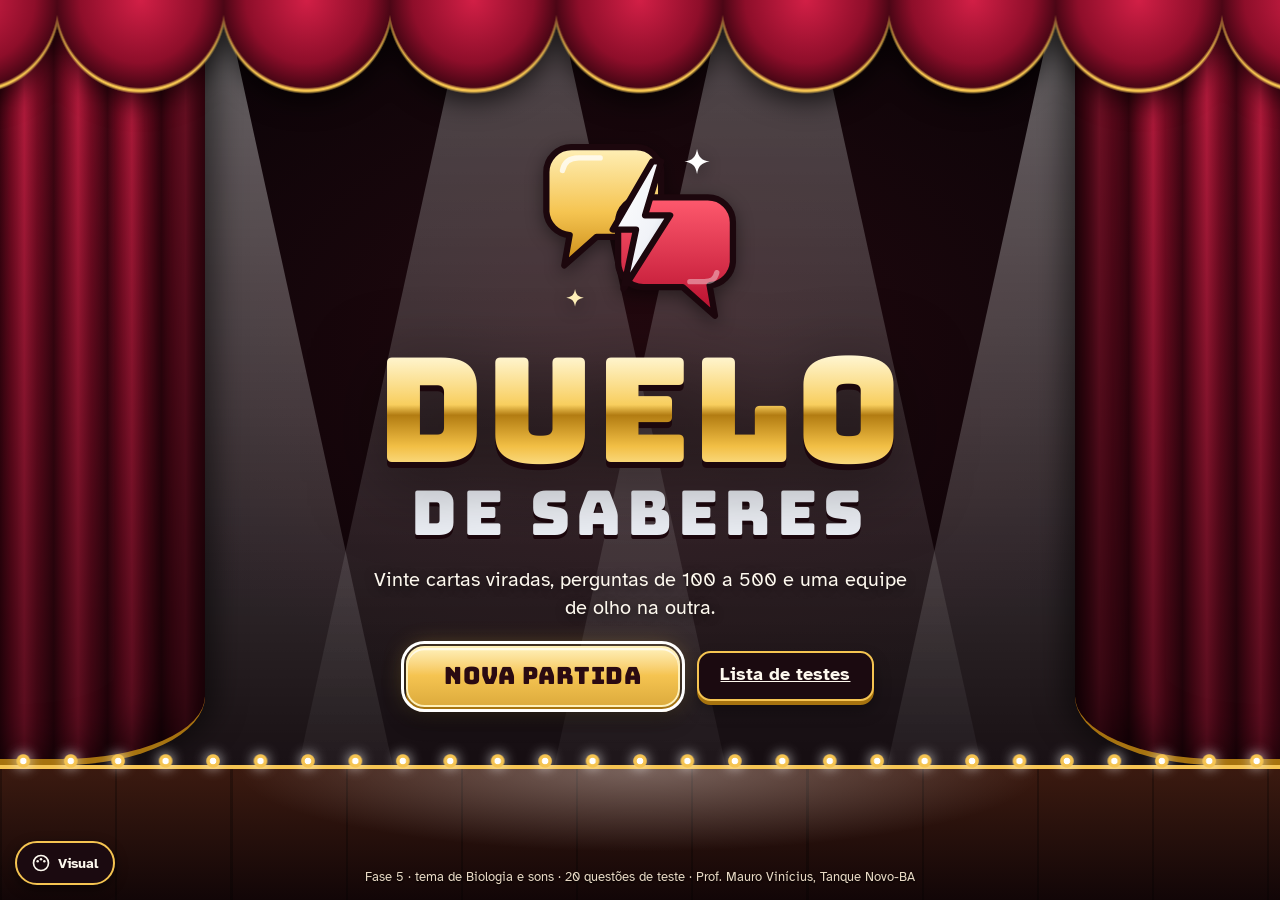
==== commit 74f36e68: "Fase 5: tema de Biologia (campo do microscópio, mitose na revelação, lâmina no passe) e sons por cód" ====
--- a/motor/index.html
+++ b/motor/index.html
@@ -5,10 +5,11 @@
 <meta name="viewport" content="width=device-width, initial-scale=1, viewport-fit=cover">
 <meta name="theme-color" content="#0e0509">
 <meta name="robots" content="noindex">
-<title>Duelo de Saberes · Motor de regras</title>
+<title>Duelo de Saberes</title>
 <link rel="icon" type="image/svg+xml" href="img/icone.svg">
 <link rel="stylesheet" href="css/estilo.css">
 <link rel="stylesheet" href="css/motor.css">
+<link rel="stylesheet" href="css/tema-biologia.css">
 </head>
 <body data-tema="palco" data-modo="escuro">
 <div id="app" aria-live="polite"></div>
@@ -17,6 +18,8 @@
 <script src="js/dados.js"></script>
 <script src="js/logo.js"></script>
 <script src="js/regras.js"></script>
+<script src="js/sons.js"></script>
+<script src="js/tema-biologia.js"></script>
 <script src="js/app.js"></script>
 </body>
 </html>
--- a/motor/css/estilo.css
+++ b/motor/css/estilo.css
@@ -46,32 +46,7 @@
   --titulo: linear-gradient(180deg, #E8284F 10%, #B80F2E 55%, #7A0A20 100%);
 }
 
-/* ---------- variáveis: prévia do tema Biologia (campo do microscópio, verde-folha e magenta de corante) ---------- */
-body[data-tema="biologia"] {
-  --fundo: #04120A; --fundo-2: #0E2C18;
-  --painel-solido: #0C2314;
-  --tinta: #F0FAEC; --tinta-suave: #AFCFAF;
-  --borda: rgba(255, 111, 196, .42); --borda-forte: #FF6FC4;
-  --acento-claro: #FFD3EC; --acento: #FF6FC4; --acento-escuro: #B01274; --sobre-acento: #2A0518;
-  --quente: #FF6FC4;
-  --verso-1: #3FA34B; --verso-2: #124A1B;
-  --luz: 190, 255, 200; --forca-luz: .16;
-  --logo-a1: #D9FFB8; --logo-a2: #7BD685; --logo-a3: #23762E; --logo-b1: #FF8AD0; --logo-b2: #B01274; --logo-traco: #04120A;
-  --brilho: 0 0 1.2rem rgba(255, 111, 196, .35);
-  --titulo: linear-gradient(180deg, #E4FFD0 8%, #8FE39A 50%, #2E8B3B 100%);
-}
-body[data-tema="biologia"][data-modo="claro"] {
-  --fundo: #EAF4E6; --fundo-2: #D0E7C8;
-  --painel-solido: #FFFFFF;
-  --tinta: #12301C; --tinta-suave: #47634F;
-  --borda: rgba(35, 118, 46, .45); --borda-forte: #23762E;
-  --acento: #E83FA2; --acento-escuro: #A20F6B; --sobre-acento: #FFFFFF; --acento-claro: #FF9AD6;
-  --prata: #12301C; --prata-escura: #47634F;
-  --ficha-traco: #12301C;
-  --luz: 255, 255, 255; --forca-luz: .6;
-  --brilho: 0 0 0 rgba(0, 0, 0, 0);
-  --titulo: linear-gradient(180deg, #2E8B3B, #124A1B);
-}
+/* o tema de Biologia fica em css/tema-biologia.css */
 
 /* ---------- base ---------- */
 *, *::before, *::after { box-sizing: border-box; }
@@ -199,7 +174,6 @@
   --tinta: #FDF8EE; --prata: #EEF1F7; --painel-solido: #1B0A10; --logo-traco: #1C070D;
   --titulo: linear-gradient(180deg, #FFF6D2 8%, #F8CE5E 46%, #B27C12 54%, #F2BF45 78%, #FFE9A0 100%);
 }
-body[data-tema="biologia"] .barra { background: linear-gradient(180deg, #1B5A26, #0B2C13); }
 .barra-titulo { font-size: 1.15rem; margin-left: auto; }
 .barra-info { display: flex; flex-direction: column; line-height: 1.2; margin-left: .4rem; }
 .barra-info strong { font-family: var(--fonte-titulo); font-weight: 400; font-size: 1rem; text-transform: uppercase; }
@@ -296,12 +270,6 @@
     radial-gradient(ellipse 120% 80% at 50% 100%, var(--fundo-2), transparent 70%),
     var(--fundo);
 }
-body[data-tema="biologia"] .tabuleiro, body[data-tema="biologia"] .pergunta {
-  background:
-    radial-gradient(circle at 38% 55%, transparent 0 42vmax, rgba(0, 0, 0, .5) 62vmax),
-    radial-gradient(ellipse 55% 60% at 38% 30%, rgba(var(--luz), var(--forca-luz)), transparent 70%),
-    var(--fundo);
-}
 .mesa { padding: .9rem 1.2rem 1.2rem; display: flex; flex-direction: column; gap: .8rem; min-height: 0; }
 .vez { display: flex; align-items: center; gap: .6rem; font-size: 1.15rem; }
 .vez strong { color: inherit; border-bottom: .22rem solid var(--cor-equipe); }
@@ -358,22 +326,6 @@
   background: radial-gradient(circle at 35% 28%, #FFFFFF 0, var(--acento-claro) 22%, var(--acento) 60%, var(--acento-escuro) 100%);
   box-shadow: 0 0 0 .14rem var(--verso-2), 0 0 0 .24rem var(--acento), 0 .25rem .5rem rgba(0, 0, 0, .5);
 }
-
-/* verso da Biologia: célula vista ao microscópio, com o número no núcleo */
-body[data-tema="biologia"] .carta { border-radius: 1.6rem 1rem 1.7rem 1.1rem; }
-body[data-tema="biologia"] .carta-verso, body[data-tema="biologia"] .carta-frente { border-color: rgba(255, 255, 255, .7); box-shadow: 0 .3rem 0 #0A3411, 0 .7rem 1.1rem rgba(0, 0, 0, .5); }
-body[data-tema="biologia"] .carta-verso { background: radial-gradient(ellipse at 50% 35%, var(--verso-1), var(--verso-2) 85%); }
-body[data-tema="biologia"] .carta-verso::before {
-  content: ""; position: absolute; inset: 9% 12%; border-radius: 48% 52% 46% 54% / 55% 47% 53% 45%;
-  border: .2rem solid rgba(255, 255, 255, .6);
-  background:
-    radial-gradient(ellipse 9% 6% at 22% 30%, rgba(255, 255, 255, .5) 98%, transparent),
-    radial-gradient(ellipse 7% 10% at 80% 34%, rgba(255, 255, 255, .4) 98%, transparent),
-    radial-gradient(ellipse 10% 6% at 74% 76%, rgba(255, 255, 255, .45) 98%, transparent),
-    radial-gradient(ellipse 6% 8% at 24% 72%, rgba(255, 255, 255, .35) 98%, transparent),
-    rgba(255, 255, 255, .1);
-}
-body[data-tema="biologia"] .carta-numero { background: radial-gradient(circle at 35% 28%, #FF9AD6, #D4188A 70%); color: #fff; border: .14rem solid rgba(255, 255, 255, .8); }
 
 .carta-usada { border: .12rem dashed var(--borda); display: grid; place-items: center; background: rgba(0, 0, 0, .18); }
 .carta-valor-usado { font-family: var(--fonte-titulo); font-size: clamp(.9rem, 2.6vmin, 1.6rem); color: var(--tinta-suave); opacity: .45; }
@@ -417,7 +369,6 @@
 }
 .telao::before { top: -.3rem; }
 .telao::after { bottom: -.3rem; }
-body[data-tema="biologia"] .telao::before, body[data-tema="biologia"] .telao::after { display: none; }
 .enunciado { font-family: var(--fonte-texto); font-weight: 700; font-size: clamp(1.25rem, 3.6vmin, 2.3rem); line-height: 1.25; text-wrap: balance; }
 .alternativas { display: grid; grid-template-columns: 1fr; gap: .7rem; }
 .alternativa {
--- a/motor/css/motor.css
+++ b/motor/css/motor.css
@@ -166,21 +166,6 @@
 
 .botao-tesoura { display: inline-flex; align-items: center; gap: .4rem; background: linear-gradient(180deg, #FFFFFF, #DDE2EC 60%, #B6BDCB); color: #1C070D; border-color: #FFFFFF; box-shadow: 0 .22rem 0 #6B7280, 0 0 1rem rgba(255, 255, 255, .5); }
 .botao-tesoura svg { width: 1.2rem; height: 1.2rem; }
-
-/* resposta aberta */
-.aberta {
-  display: grid; gap: .7rem; justify-items: center; text-align: center; padding: 1.1rem; border-radius: 1rem;
-  background: linear-gradient(180deg, var(--painel-2), var(--painel)), var(--painel-solido); border: .12rem dashed var(--borda-forte);
-}
-.aberta-titulo { font-family: var(--fonte-titulo); text-transform: uppercase; font-size: 1.3rem; color: var(--acento); }
-.aberta-motivo { color: var(--tinta-suave); }
-.aberta-botoes { display: flex; gap: .9rem; flex-wrap: wrap; justify-content: center; }
-.botao-certo, .botao-errado { font-family: var(--fonte-titulo); font-weight: 400; text-transform: uppercase; font-size: 1.3rem; padding: .8rem 2rem; min-width: 11rem; }
-.botao-certo { background: var(--certo); color: var(--sobre-certo); border-color: #FFFFFF; box-shadow: 0 .26rem 0 #0B6B3A; }
-.botao-errado { background: var(--errado); color: var(--sobre-errado); border-color: #FFFFFF; box-shadow: 0 .26rem 0 #8A1023; }
-kbd { font-family: var(--fonte-texto); font-size: .6em; padding: .05rem .35rem; border-radius: .3rem; border: .08rem solid currentColor; opacity: .7; vertical-align: middle; }
-.espiar { background: none; border: 0; color: var(--tinta-suave); text-decoration: underline; font-size: .85rem; min-height: 2.4rem; }
-.espiada { padding: .35rem .8rem; border-radius: .5rem; background: var(--painel-solido); border: .08rem solid var(--borda); font-weight: 700; font-size: .95rem; }
 
 /* veredito */
 .veredito-equipe { grid-column: 1 / -1; display: flex; align-items: center; gap: .4rem; font-weight: 700; }
@@ -237,8 +222,6 @@
 
 /* ---------- pódio parcial e final ---------- */
 .fim-rodada, .podio-final, .morte { justify-content: flex-start; overflow: visible; }
-.final-lista .final-item { animation: entra-lado .45s calc(var(--k, 0) * .12s) cubic-bezier(.2, 1.3, .4, 1) both; }
-@keyframes entra-lado { from { transform: translateX(-2rem); opacity: 0; } }
 .final-extra { display: flex; gap: .6rem; flex-wrap: wrap; font-size: .8rem; font-weight: 700; }
 .delta { color: var(--certo); }
 .delta.neg { color: var(--errado); }
@@ -248,10 +231,7 @@
 .destaque { font-weight: 700; font-size: 1.1rem; color: var(--acento); }
 
 .podio { position: relative; display: flex; align-items: flex-end; justify-content: center; gap: clamp(.5rem, 2vw, 1.4rem); width: 100%; max-width: 48rem; }
-.degrau { flex: 1; max-width: 14rem; display: flex; flex-direction: column; align-items: center; gap: .35rem; animation: sobe-degrau .7s cubic-bezier(.2, 1.3, .4, 1) both; }
-.degrau.d1 { animation-delay: .6s; }
-.degrau.d2 { animation-delay: .3s; }
-@keyframes sobe-degrau { from { transform: translateY(3rem); opacity: 0; } }
+.degrau { flex: 1; max-width: 14rem; display: flex; flex-direction: column; align-items: center; gap: .35rem; transition: opacity .5s, transform .7s cubic-bezier(.2, 1.3, .4, 1); }
 .degrau-nome { font-size: 1.05rem; overflow-wrap: anywhere; text-align: center; }
 .degrau-base {
   width: 100%; display: grid; place-items: center; border-radius: .7rem .7rem 0 0; border: .14rem solid var(--acento); border-bottom: 0;
@@ -274,8 +254,8 @@
 .tj-grade.zero { opacity: 1; stroke-width: 1.6; }
 .tj-rodada { stroke: var(--tinta-suave); stroke-dasharray: 4 4; opacity: .6; }
 .tj-eixo { fill: var(--tinta-suave); font-size: 11px; font-family: var(--fonte-texto); }
-.tj-linha { stroke-dasharray: 3000; stroke-dashoffset: 3000; animation: traca 2.2s calc(.9s + var(--k) * .15s) ease-out forwards; }
-@keyframes traca { to { stroke-dashoffset: 0; } }
+.tj-cabeca { filter: drop-shadow(0 0 .3rem rgba(255, 255, 255, .8)); }
+.tj-fichas { transition: opacity .5s; }
 
 /* ---------- morte súbita ---------- */
 .morte-titulo { font-size: clamp(2.2rem, 8vmin, 4.6rem) !important; }
@@ -340,14 +320,11 @@
   .placar-item .placar-pontos { font-size: 1.55rem; }
   .pergunta .barra-jogo { flex-wrap: nowrap; }
   .lado-acoes { flex-direction: column; align-items: stretch; width: 100%; }
-  .aberta { padding: 1.6rem; }
   .podio-final .trajetoria, .podio-final .final-lista { max-width: 52rem; }
 }
 @media (max-width: 639px) {
   .selos { order: 3; width: 100%; margin-left: 0; }
   .selo-especial { font-size: .75rem; }
-  .botao-certo, .botao-errado { min-width: 0; flex: 1; }
-  .aberta-botoes { width: 100%; }
   .passe, .roleta, .rumo-passe { padding-left: 2.2rem; padding-right: 2.2rem; padding-bottom: calc(15vh + 4.5rem); }
   .roda { width: min(80vw, 22rem); }
   .podio { gap: .4rem; }
@@ -360,5 +337,79 @@
 @media (prefers-reduced-motion: reduce) {
   .moedas, .flocos { display: none; }
   .trincas, .esp-gelo { opacity: 1; stroke-dashoffset: 0; }
-  .tj-linha { stroke-dashoffset: 0; }
-}
+}
+
+/* ============ pedido de 09/11/2026: sorteio, letras ocultas e suspense nos pódios ============ */
+
+/* sorteio de carta: marcador percorrendo as cartas restantes */
+.cartas.sorteando .carta { pointer-events: none; }
+.cartas.sorteando button.carta:not(.marcada) { opacity: .5; transition: opacity .2s; }
+.carta.marcada { z-index: 3; }
+.carta.marcada .carta-giro { transform: translateY(-.35rem) scale(1.07); transition: transform .08s; }
+.carta.marcada .carta-verso { border-color: #FFFFFF; box-shadow: 0 0 0 .25rem var(--acento-claro), 0 0 1.8rem rgba(255, 255, 255, .85), 0 .3rem 0 var(--acento-escuro); }
+.carta.marcada.parou .carta-verso { animation: pisca-marcada .2s steps(2, jump-none) 3; }
+@keyframes pisca-marcada { from { filter: brightness(1.6); } to { filter: brightness(1); } }
+
+/* letras ocultas */
+.ocultas {
+  display: grid; gap: .7rem; justify-items: center; text-align: center; padding: 1.1rem; border-radius: 1rem;
+  background: linear-gradient(180deg, var(--painel-2), var(--painel)), var(--painel-solido); border: .12rem dashed var(--borda-forte);
+}
+.ocultas-titulo { font-family: var(--fonte-titulo); text-transform: uppercase; font-size: 1.3rem; color: var(--acento); }
+.ocultas-motivo { color: var(--tinta-suave); max-width: 36rem; }
+.letras-ocultas { display: flex; flex-wrap: wrap; gap: clamp(.6rem, 2vw, 1.4rem); justify-content: center; }
+.letra-oculta {
+  position: relative; width: clamp(5rem, 13vmin, 8.5rem); aspect-ratio: 3 / 4; border-radius: 1rem; padding: .5rem;
+  display: flex; flex-direction: column; align-items: center; justify-content: space-between;
+  border: .16rem solid var(--acento); color: var(--verso-tinta);
+  background: repeating-linear-gradient(45deg, rgba(255, 255, 255, .06) 0 .12rem, transparent .12rem .9rem), radial-gradient(ellipse at 50% 35%, var(--verso-1), var(--verso-2) 85%);
+  box-shadow: 0 .3rem 0 var(--acento-escuro), 0 .6rem 1rem rgba(0, 0, 0, .45);
+  transition: transform .1s, box-shadow .1s; animation: carta-entra .45s cubic-bezier(.2, 1.4, .4, 1) both;
+}
+.letra-oculta:nth-child(2) { animation-delay: .08s; } .letra-oculta:nth-child(3) { animation-delay: .16s; } .letra-oculta:nth-child(4) { animation-delay: .24s; }
+.letra-oculta:hover { transform: translateY(-.25rem); box-shadow: 0 .3rem 0 var(--acento-escuro), 0 0 1.4rem rgba(255, 255, 255, .6); }
+.letra-oculta .letra { width: 2.4em; height: 2.4em; font-size: clamp(1rem, 3vmin, 1.6rem); }
+.oculta-verso { font-family: var(--fonte-titulo); font-size: clamp(2rem, 7vmin, 4rem); line-height: 1; opacity: .55; }
+
+/* revelação do conteúdo depois da escolha: a escolhida primeiro, depois as outras */
+.alternativa.revelada { animation: revela .55s calc(var(--k) * .65s + .15s) cubic-bezier(.3, 1.4, .5, 1) both; transform-origin: 50% 50%; }
+@keyframes revela { from { transform: perspective(40rem) rotateX(88deg); opacity: .15; } }
+.alternativa.revelada.escolhida { box-shadow: 0 0 0 .2rem #FFFFFF, 0 0 1.6rem rgba(255, 255, 255, .55); }
+.alternativa.revelada.escolhida.errada::after { content: "✗ escolhida"; }
+.alternativa.revelada.escolhida.certa::after { content: "✓ escolhida"; }
+.alternativa.segredo { opacity: .45; box-shadow: none; }
+.alternativa.segredo .texto { font-family: var(--fonte-titulo); color: var(--tinta-suave); }
+.pergunta.revelando .pergunta-lado > * { animation: aparece .4s calc(var(--n, 1) * .65s + .35s) both; }
+
+/* pódios */
+.esconde { visibility: hidden; opacity: 0; }
+[data-depois], .campea, .trajetoria, .lista-final { transition: opacity .5s; }
+.lista-final { width: 100%; max-width: 48rem; display: flex; justify-content: center; position: relative; }
+.pular { position: fixed; right: .8rem; bottom: .8rem; z-index: 30; }
+.final-lista.corrida .final-barra { transition: none; }
+.final-item.contando .placar-pontos { color: var(--acento-claro); text-shadow: 0 0 .8rem rgba(255, 240, 184, .7); }
+.final-item.contando { box-shadow: var(--sombra), 0 0 1.2rem color-mix(in srgb, var(--cor-equipe) 55%, transparent); }
+.final-item.destaca { animation: destaca .6s cubic-bezier(.2, 1.6, .4, 1); }
+@keyframes destaca { 40% { transform: scale(1.04); } }
+
+.degrau.espera { opacity: 0; transform: translateY(2.5rem); }
+.degrau .degrau-base { transition: height .9s cubic-bezier(.2, 1.1, .3, 1); }
+.degrau.espera .degrau-base { height: 0 !important; overflow: hidden; }
+.degrau.espera .trofeu, .degrau.sobe:not(.campeao) .trofeu { opacity: 0; transform: translateY(-2rem) scale(.6); }
+.degrau .trofeu { transition: opacity .5s, transform .7s cubic-bezier(.2, 1.6, .4, 1); }
+.degrau.suspense .placar-pontos { animation: pulso .5s ease-in-out infinite; }
+.degrau.campeao .degrau-base { box-shadow: inset 0 .5rem .8rem rgba(255, 255, 255, .25), 0 0 2.4rem rgba(255, 215, 110, .85); }
+.confete { position: absolute; inset: -60vh -10vw 0; pointer-events: none; overflow: hidden; z-index: 5; }
+.confete i { position: absolute; top: 0; left: var(--x); width: .6rem; height: 1rem; background: var(--c); border-radius: .1rem; transform: rotate(var(--r)); opacity: .9; animation: confete var(--t) var(--d) cubic-bezier(.3, .2, .6, 1) forwards; }
+@keyframes confete { from { transform: translateY(-2rem) rotate(var(--r)); } to { transform: translateY(110vh) rotate(calc(var(--r) + 720deg)); opacity: 0; } }
+
+@media (max-width: 639px) {
+  .letra-oculta { width: calc(50% - .6rem); max-width: 9rem; aspect-ratio: 4 / 3; }
+  .pular { bottom: 4.4rem; }
+}
+@media (prefers-reduced-motion: reduce) { .confete { display: none; } }
+
+/* ---------- Fase 5: botão de som na barra ---------- */
+.botao-som { padding-left: .6rem; padding-right: .6rem; }
+.botao-som svg { width: 1.3rem; height: 1.3rem; display: block; }
+.botao-som[aria-pressed="false"] { opacity: .7; }
--- a/motor/css/tema-biologia.css
+++ b/motor/css/tema-biologia.css
@@ -0,0 +1,260 @@
+/* Duelo de Saberes 2.0 · Tema de Biologia (Fase 5)
+   Universo: microscopia e células, formas orgânicas. Cores: verde-folha e magenta de corante.
+   Duas versões: escuro (campo escuro do microscópio) e sala clara (campo claro, lâmina iluminada).
+   Só muda o que o plano manda mudar por tema: fundo, verso das cartas, revelação do valor, tela do passe e fonte dos títulos.
+   Tabuleiro, placar, cronômetro e especiais ficam no mesmo lugar. */
+
+/* ---------- fontes dos títulos (Google Fonts, licença OFL, embutidas) ---------- */
+@font-face { font-family: "Lilita One"; src: url("../fontes/lilita-one-latin-400-normal.woff2") format("woff2"); font-weight: 400; font-display: swap; }
+@font-face { font-family: "Fredoka Titulo"; src: url("../fontes/fredoka-latin-700-normal.woff2") format("woff2"); font-weight: 400; font-display: swap; }
+
+/* ---------- variáveis: campo escuro ---------- */
+body[data-tema="biologia"] {
+  --fonte-titulo: "Lilita One", "Bungee", "Arial Black", sans-serif;
+  --fundo: #04120A; --fundo-2: #0E2C18;
+  --painel-solido: #0C2314;
+  --tinta: #F0FAEC; --tinta-suave: #AFCFAF;
+  --borda: rgba(255, 111, 196, .42); --borda-forte: #FF6FC4;
+  --acento-claro: #FFD3EC; --acento: #FF6FC4; --acento-escuro: #B01274; --sobre-acento: #2A0518;
+  --quente: #FF6FC4;
+  --verso-1: #4DB75A; --verso-2: #12511D;
+  --luz: 170, 255, 185; --forca-luz: .2;
+  --logo-a1: #D9FFB8; --logo-a2: #7BD685; --logo-a3: #23762E; --logo-b1: #FF8AD0; --logo-b2: #B01274; --logo-traco: #04120A;
+  --brilho: 0 0 1.2rem rgba(255, 111, 196, .35);
+  --titulo: linear-gradient(180deg, #E4FFD0 8%, #8FE39A 50%, #2E8B3B 100%);
+  /* próprias do tema */
+  --bio-ser: #7BD685; --bio-ser-forca: .2; --bio-corante: #FF6FC4;
+  --bio-borda: rgba(0, 0, 0, .78);
+  --bio-membrana: #C9F5B8; --bio-sombra: #0A3411; --bio-cromossomo: #FFE3F4;
+  --bio-campo-1: #1E5A2B; --bio-campo-2: #06200E; --bio-reticulo: #D9FFD0;
+  --bio-vidro: rgba(255, 255, 255, .13); --bio-vidro-borda: rgba(255, 255, 255, .5);
+}
+body[data-tema="biologia"][data-fonte="b"] { --fonte-titulo: "Fredoka Titulo", "Bungee", "Arial Black", sans-serif; }
+
+/* ---------- variáveis: sala clara (campo claro) ---------- */
+body[data-tema="biologia"][data-modo="claro"] {
+  --fundo: #F1F6E8; --fundo-2: #D6E9CB;
+  --painel: #FFFFFF; --painel-2: #F6FAF0; --painel-solido: #FFFFFF;
+  --tinta: #12301C; --tinta-suave: #47634F;
+  --borda: rgba(35, 118, 46, .45); --borda-forte: #23762E;
+  --acento: #E83FA2; --acento-escuro: #A20F6B; --sobre-acento: #FFFFFF; --acento-claro: #FF9AD6;
+  --quente: #C2187F;
+  --prata: #12301C; --prata-escura: #47634F;
+  --ficha-traco: #12301C;
+  --luz: 255, 255, 255; --forca-luz: .9;
+  --brilho: 0 0 0 rgba(0, 0, 0, 0);
+  --sombra: 0 .4rem 1rem rgba(18, 48, 28, .18);
+  --titulo: linear-gradient(180deg, #2E8B3B, #124A1B);
+  --logo-traco: #FFFFFF;
+  --bio-ser: #2E8B3B; --bio-ser-forca: .26; --bio-corante: #D4188A;
+  --bio-borda: rgba(70, 105, 75, .5);
+  --bio-sombra: #1B5A26; --bio-cromossomo: #FFFFFF;
+  --bio-campo-1: #FFFFFF; --bio-campo-2: #D3E6C6; --bio-reticulo: #12301C;
+  --bio-vidro: rgba(255, 255, 255, .6); --bio-vidro-borda: rgba(35, 118, 46, .45);
+}
+
+/* ---------- fundo: campo de visão do microscópio ---------- */
+body[data-tema="biologia"] .tabuleiro, body[data-tema="biologia"] .pergunta { background: var(--fundo); }
+.bio-campo { position: absolute; inset: 0; z-index: -1; overflow: hidden; pointer-events: none; background: var(--fundo); color: var(--bio-ser); }
+.bio-luz {
+  position: absolute; inset: 0;
+  background:
+    radial-gradient(circle at 50% 52%, transparent 0 40vmax, var(--bio-borda) 58vmax),
+    radial-gradient(circle at 50% 46%, rgba(var(--luz), var(--forca-luz)) 0, transparent 44vmax);
+}
+.bio-ser { position: absolute; opacity: var(--bio-ser-forca); animation: bio-deriva var(--t) linear infinite; transform: rotate(var(--g)); }
+.bio-ser[style*="--k:1"] { filter: blur(.1rem); opacity: calc(var(--bio-ser-forca) * .75); }
+.bio-ser[style*="--k:2"] { filter: blur(.22rem); opacity: calc(var(--bio-ser-forca) * .55); }
+.bio-ser svg { display: block; width: 100%; height: auto; overflow: visible; }
+.bio-cor { fill: var(--bio-corante); fill-opacity: .8; }
+@keyframes bio-deriva {
+  0%, 100% { transform: translate(0, 0) rotate(var(--g)); }
+  25% { transform: translate(1.8rem, -1.1rem) rotate(calc(var(--g) + 9deg)); }
+  50% { transform: translate(.5rem, 1.5rem) rotate(calc(var(--g) - 5deg)); }
+  75% { transform: translate(-1.5rem, .3rem) rotate(calc(var(--g) + 6deg)); }
+}
+.bio-reticulo { position: absolute; inset: 1.5vmin; width: calc(100% - 3vmin); height: calc(100% - 3vmin); opacity: .16; }
+.bio-escala { position: absolute; left: 1.1rem; bottom: .7rem; opacity: .55; font-size: .68rem; font-weight: 700; display: grid; gap: .1rem; justify-items: center; }
+.bio-escala i { display: block; width: 5rem; height: .5rem; border: solid currentColor; border-width: 0 .12rem .14rem; }
+
+body[data-tema="biologia"] .barra { background: linear-gradient(180deg, #1B5A26, #0B2C13); border-bottom-color: #7BD685; }
+body[data-tema="biologia"] .telao::before, body[data-tema="biologia"] .telao::after { display: none; }
+body[data-tema="biologia"] .telao { border-radius: 1.4rem 1rem 1.5rem 1.1rem; }
+body[data-tema="biologia"] .sobre { background: radial-gradient(ellipse at 50% 40%, rgba(10, 44, 20, .86), rgba(1, 8, 4, .96)); }
+body[data-tema="biologia"] .passe-titulo, body[data-tema="biologia"] .final-topo h1 { letter-spacing: .02em; }
+
+/* ---------- verso das cartas: cada carta é uma célula, com o número no núcleo ---------- */
+body[data-tema="biologia"] .carta { border-radius: 46% 54% 50% 50% / 54% 48% 52% 46%; }
+body[data-tema="biologia"] .carta:nth-child(4n + 2) { border-radius: 53% 47% 45% 55% / 47% 55% 45% 53%; }
+body[data-tema="biologia"] .carta:nth-child(4n + 3) { border-radius: 48% 52% 55% 45% / 52% 45% 55% 48%; }
+body[data-tema="biologia"] .carta:nth-child(4n) { border-radius: 51% 49% 47% 53% / 45% 52% 48% 55%; }
+body[data-tema="biologia"] .carta-verso, body[data-tema="biologia"] .carta-frente {
+  border: .2rem solid var(--bio-membrana);
+  box-shadow: 0 .3rem 0 var(--bio-sombra), 0 .7rem 1.1rem rgba(0, 0, 0, .5), inset 0 0 0 .2rem rgba(255, 255, 255, .16), inset 0 -.9rem 1.3rem rgba(0, 0, 0, .28);
+}
+body[data-tema="biologia"] .carta-verso { background: radial-gradient(ellipse at 50% 36%, var(--verso-1), var(--verso-2) 90%); }
+body[data-tema="biologia"] .carta-verso::before {
+  content: ""; position: absolute; inset: 0;
+  background: url("data:image/svg+xml,%3Csvg xmlns='http://www.w3.org/2000/svg' viewBox='0 0 200 150' preserveAspectRatio='none'%3E%3Cg fill='white' fill-opacity='.3' stroke='white' stroke-opacity='.6' stroke-width='1.4'%3E%3Cellipse cx='42' cy='46' rx='15' ry='8' transform='rotate(-28 42 46)'/%3E%3Cellipse cx='160' cy='104' rx='15' ry='8' transform='rotate(-34 160 104)'/%3E%3Cellipse cx='150' cy='38' rx='11' ry='6' transform='rotate(30 150 38)'/%3E%3C/g%3E%3Cg fill='none' stroke='white' stroke-opacity='.65' stroke-width='1.3' stroke-linecap='round'%3E%3Cpath d='M32 50q4-7 8-2t7-3t6 0' /%3E%3Cpath d='M151 108q4-7 8-2t7-3t5 0'/%3E%3Cpath d='M142 36q4 5 8 1t7 4'/%3E%3Cpath d='M62 52q-12 22 0 46M54 56q-9 18 0 38'/%3E%3Cpath d='M138 54q12 20 0 44'/%3E%3C/g%3E%3Cg fill='white' fill-opacity='.2' stroke='white' stroke-opacity='.5' stroke-width='1.2'%3E%3Ccircle cx='48' cy='106' r='10'/%3E%3Ccircle cx='112' cy='126' r='6'/%3E%3Ccircle cx='86' cy='24' r='5'/%3E%3C/g%3E%3Cg fill='rgb(255,154,214)' fill-opacity='.85'%3E%3Ccircle cx='70' cy='122' r='2.4'/%3E%3Ccircle cx='80' cy='128' r='2'/%3E%3Ccircle cx='122' cy='22' r='2.4'/%3E%3Ccircle cx='112' cy='18' r='1.8'/%3E%3Ccircle cx='170' cy='70' r='2.2'/%3E%3Ccircle cx='28' cy='78' r='2.2'/%3E%3Ccircle cx='136' cy='122' r='1.8'/%3E%3C/g%3E%3Cellipse cx='74' cy='34' rx='34' ry='10' fill='white' fill-opacity='.16' transform='rotate(-14 74 34)'/%3E%3C/svg%3E") center / 100% 100% no-repeat;
+}
+body[data-tema="biologia"] .carta:nth-child(3n + 2) .carta-verso::before { transform: scaleX(-1); }
+body[data-tema="biologia"] .carta:nth-child(3n) .carta-verso::before { transform: rotate(180deg); }
+body[data-tema="biologia"] .carta-numero {
+  background: radial-gradient(circle at 35% 28%, #FFB3E0, #E0389A 55%, #A20F6B);
+  color: #FFFFFF; border: .14rem solid rgba(255, 255, 255, .85);
+  box-shadow: 0 0 0 .28rem rgba(224, 56, 154, .3), 0 .2rem .5rem rgba(0, 0, 0, .45);
+  text-shadow: 0 .06em 0 rgba(90, 5, 55, .8);
+}
+body[data-tema="biologia"] .carta-frente {
+  background:
+    radial-gradient(ellipse 60% 40% at 38% 26%, rgba(255, 255, 255, .7), transparent 70%),
+    radial-gradient(ellipse at 50% 40%, #FFD3EC, #FF6FC4 60%, #C2187F);
+  color: #3A0522; border-color: #FFFFFF;
+}
+body[data-tema="biologia"] .carta-valor { font-size: clamp(1.6rem, 6.5vmin, 4.2rem); }
+body[data-tema="biologia"] button.carta:not(.virando):hover .carta-verso,
+body[data-tema="biologia"] .carta.marcada .carta-verso { box-shadow: 0 .3rem 0 var(--bio-sombra), 0 0 0 .22rem #FFFFFF, 0 0 1.6rem rgba(255, 111, 196, .9); }
+body[data-tema="biologia"] .carta-usada { border-radius: inherit; }
+
+/* ---------- revelação da carta: mitose ----------
+   A carta vai ao centro e cresce. O núcleo se desfaz (prófase), os cromossomos se alinham no equador (metáfase),
+   as cromátides vão para os polos (anáfase), surgem dois núcleos (telófase), a célula se parte em duas (citocinese)
+   e o valor aparece entre as células-filhas. Dura 2,6 s, depois de 0,35 s de viagem até o centro. */
+body[data-tema="biologia"] .carta.virando {
+  z-index: 5; transform: translate(var(--mt-x, 0), var(--mt-y, 0)) scale(var(--mt-e, 1.08));
+  transition: transform .5s cubic-bezier(.3, 1.2, .5, 1);
+}
+body[data-tema="biologia"] .carta.virando .carta-giro { transform: none; z-index: 2; }
+body[data-tema="biologia"] .carta.virando .carta-verso { animation: mt-some .3s .1s both; }
+body[data-tema="biologia"] .carta.virando .carta-frente { transform: none; animation: mt-valor 2.6s .35s both; box-shadow: 0 .3rem 0 var(--acento-escuro), 0 0 2rem rgba(255, 255, 255, .8); }
+/* carta redesenhada já aberta (por baixo do aviso do especial): sem repetir a animação */
+body[data-tema="biologia"] .carta.virando.revelada .carta-verso { visibility: hidden; animation: none; }
+body[data-tema="biologia"] .carta.virando.revelada .carta-frente { animation: none; }
+@keyframes mt-some { to { opacity: 0; } }
+@keyframes mt-valor {
+  0%, 76% { opacity: 0; transform: scale(.15); }
+  88% { opacity: 1; transform: scale(1.14); }
+  100% { opacity: 1; transform: scale(1); }
+}
+
+.mitose { position: absolute; inset: -3%; z-index: 1; pointer-events: none; }
+.mitose svg { display: block; width: 100%; height: 100%; overflow: visible; filter: drop-shadow(0 .5rem .8rem rgba(0, 0, 0, .45)); }
+.mitose * { transform-box: fill-box; transform-origin: center; }
+.mt-memb { fill: var(--bio-membrana); }
+.mt-cito-1 { stop-color: var(--verso-1); } .mt-cito-2 { stop-color: var(--verso-2); }
+.mt-nuc-1 { stop-color: #FFB3E0; } .mt-nuc-2 { stop-color: #C2187F; }
+.mt-organelas { fill: rgba(255, 255, 255, .38); animation: mt-organelas 2.6s .35s both; }
+.mt-fuso { animation: mt-fuso 2.6s .35s both; }
+.mt-fuso path { fill: none; stroke: rgba(255, 255, 255, .6); stroke-width: 1; }
+.mt-fuso circle { fill: #FFFFFF; }
+.mt-nucleo { stroke: rgba(255, 255, 255, .85); stroke-width: 2.5; animation: mt-nucleo 2.6s .35s both; }
+.mt-cromossomos { animation: mt-cromossomos 2.6s .35s both; }
+.mt-par { animation: mt-par 2.6s .35s both; }
+.mt-crom { fill: none; stroke: var(--bio-cromossomo); stroke-width: 6.5; stroke-linecap: round; filter: drop-shadow(0 0 2px #E0389A); }
+.mt-vai-e { animation: mt-vai-e 2.6s .35s both; }
+.mt-vai-d { animation: mt-vai-d 2.6s .35s both; }
+.mt-cel-e { animation: mt-cel-e 2.6s .35s both; }
+.mt-cel-d { animation: mt-cel-d 2.6s .35s both; }
+.mt-filho { stroke: rgba(255, 255, 255, .85); stroke-width: 2; }
+.mt-filho-e { animation: mt-filho-e 2.6s .35s both; }
+.mt-filho-d { animation: mt-filho-d 2.6s .35s both; }
+
+@keyframes mt-nucleo { 0% { opacity: 1; transform: scale(1); } 6% { transform: scale(1.08); } 16%, 100% { opacity: 0; transform: scale(1.35); } }
+@keyframes mt-organelas { 0% { opacity: 1; } 34%, 100% { opacity: 0; } }
+@keyframes mt-cromossomos { 0%, 7% { opacity: 0; } 18%, 62% { opacity: 1; } 74%, 100% { opacity: 0; } }
+@keyframes mt-par { 0%, 10% { transform: translateX(var(--dx)) rotate(var(--r)) scale(.6); } 34%, 100% { transform: none; } }
+@keyframes mt-fuso { 0%, 16% { opacity: 0; } 32%, 56% { opacity: 1; } 68%, 100% { opacity: 0; } }
+@keyframes mt-vai-e { 0%, 40% { transform: none; } 60%, 100% { transform: translateX(-58px); } }
+@keyframes mt-vai-d { 0%, 40% { transform: none; } 60%, 100% { transform: translateX(58px); } }
+@keyframes mt-cel-e {
+  0%, 36% { transform: none; opacity: 1; }
+  60% { transform: translateX(-30px) scale(.8, .93); }
+  80% { transform: translateX(-58px) scale(.54, .8); opacity: 1; }
+  100% { transform: translateX(-124px) scale(.5, .74); opacity: 0; }
+}
+@keyframes mt-cel-d {
+  0%, 36% { transform: none; opacity: 1; }
+  60% { transform: translateX(30px) scale(.8, .93); }
+  80% { transform: translateX(58px) scale(.54, .8); opacity: 1; }
+  100% { transform: translateX(124px) scale(.5, .74); opacity: 0; }
+}
+@keyframes mt-filho-e { 0%, 60% { opacity: 0; transform: scale(.4); } 76%, 80% { opacity: 1; transform: none; } 100% { opacity: 0; transform: translateX(-66px); } }
+@keyframes mt-filho-d { 0%, 60% { opacity: 0; transform: scale(.4); } 76%, 80% { opacity: 1; transform: none; } 100% { opacity: 0; transform: translateX(66px); } }
+
+/* ---------- tela do passe: lâmina sob o microscópio ---------- */
+.micro {
+  --d: clamp(15rem, 52vmin, 30rem); --fx: 0; --fy: 0; --zoom: 1; --vel: 450ms;
+  position: relative; width: var(--d); height: var(--d); flex: none; display: grid; place-items: center;
+  transition: width .4s, height .4s;
+}
+.micro.pequeno { --d: clamp(8.5rem, 26vmin, 14rem); }
+.micro-lamina {
+  position: absolute; left: 50%; top: 50%; width: min(calc(var(--d) * 1.95), 96vw); height: calc(var(--d) * .56);
+  transform: translate(-50%, -50%) rotate(-4deg); border-radius: .5rem; overflow: hidden;
+  background: linear-gradient(115deg, var(--bio-vidro), transparent 38%, var(--bio-vidro) 62%, transparent);
+  border: .1rem solid var(--bio-vidro-borda);
+  box-shadow: inset 0 0 0 .12rem rgba(255, 255, 255, .12), 0 .6rem 1.4rem rgba(0, 0, 0, .35);
+  animation: micro-lamina .6s cubic-bezier(.2, 1, .3, 1) both;
+}
+@keyframes micro-lamina { from { transform: translate(-150%, -50%) rotate(-4deg); opacity: 0; } }
+.micro-etiqueta {
+  position: absolute; left: 0; top: 0; bottom: 0; width: 21%; display: grid; place-items: center; padding: .2rem;
+  background: rgba(255, 255, 255, .86); color: #12301C; border-right: .12rem solid #E83FA2;
+  font-family: var(--fonte-titulo); font-size: calc(var(--d) * .052); line-height: 1.05; text-transform: uppercase; text-align: center;
+}
+.micro-campo {
+  position: relative; width: 100%; height: 100%; border-radius: 50%; overflow: hidden;
+  background: radial-gradient(circle at 50% 46%, var(--bio-campo-1), var(--bio-campo-2) 78%);
+  border: calc(var(--d) * .034) solid #1B211D;
+  box-shadow: 0 0 0 .16rem #77827B, 0 0 0 .5rem #0B0F0C, 0 1rem 2.4rem rgba(0, 0, 0, .6);
+  animation: micro-entra .5s .15s cubic-bezier(.2, 1.3, .4, 1) both;
+}
+@keyframes micro-entra { from { transform: scale(.6); opacity: 0; } }
+.micro-campo::after { content: ""; position: absolute; inset: 0; border-radius: 50%; box-shadow: inset 0 0 calc(var(--d) * .13) rgba(0, 0, 0, .6); pointer-events: none; }
+body[data-modo="claro"] .micro-campo::after { box-shadow: inset 0 0 calc(var(--d) * .1) rgba(40, 70, 45, .45); }
+.micro-plano {
+  position: absolute; inset: 0;
+  transform: translate(calc(var(--fx) * var(--d) * var(--zoom) * -1), calc(var(--fy) * var(--d) * var(--zoom) * -1)) scale(var(--zoom));
+  transition: transform var(--vel) cubic-bezier(.3, .9, .4, 1);
+}
+.micro-po { position: absolute; width: calc(var(--d) * .016); height: calc(var(--d) * .016); border-radius: 50%; background: var(--bio-reticulo); opacity: .22; }
+.micro-celula {
+  position: absolute; left: calc(50% + var(--cx) * var(--d) - var(--d) * .125); top: calc(50% + var(--cy) * var(--d) - var(--d) * .125);
+  width: calc(var(--d) * .25); height: calc(var(--d) * .25); display: grid; place-items: center;
+  transition: filter .18s, opacity .18s;
+}
+.micro-corpo {
+  width: 100%; height: 100%; display: grid; place-items: center;
+  border-radius: 48% 52% 46% 54% / 55% 47% 53% 45%;
+  background: radial-gradient(circle at 38% 32%, color-mix(in srgb, var(--cor-equipe) 55%, #FFFFFF), var(--cor-equipe) 58%, color-mix(in srgb, var(--cor-equipe) 62%, #000000));
+  border: calc(var(--d) * .009) solid rgba(255, 255, 255, .85);
+  box-shadow: inset 0 calc(var(--d) * -.02) calc(var(--d) * .03) rgba(0, 0, 0, .3);
+  animation: micro-pulsa 2.8s calc(var(--k) * -.7s) ease-in-out infinite alternate;
+}
+.micro-celula:nth-child(odd) .micro-corpo { border-radius: 53% 47% 55% 45% / 46% 54% 46% 54%; }
+@keyframes micro-pulsa { from { transform: scale(.94) rotate(-3deg); } to { transform: scale(1.04) rotate(3deg); } }
+.micro-corpo .ficha { width: 52%; height: 52%; }
+.micro-nome {
+  position: absolute; top: 98%; left: 50%; transform: translateX(-50%); white-space: nowrap;
+  font-weight: 700; font-size: calc(var(--d) * .034); line-height: 1.1; color: var(--tinta);
+  text-shadow: 0 .06em .3em var(--fundo), 0 0 .5em var(--fundo);
+}
+.micro.sorteando .micro-celula:not(.em-foco), .micro.parado .micro-celula:not(.em-foco) { filter: blur(calc(var(--d) * .012)); opacity: .5; }
+.micro.travou .em-foco .micro-corpo { animation: micro-trava .45s ease-out 2; }
+.micro.parado .em-foco .micro-corpo { box-shadow: 0 0 0 calc(var(--d) * .008) #FFFFFF, 0 0 calc(var(--d) * .06) var(--cor-equipe); }
+@keyframes micro-trava { 0% { transform: scale(1); } 40% { transform: scale(1.18); } 100% { transform: scale(1); } }
+.micro-reticulo { position: absolute; inset: 0; width: 100%; height: 100%; fill: none; stroke: var(--bio-reticulo); stroke-width: .6; opacity: .5; pointer-events: none; }
+.micro.pequeno .micro-nome, .micro.pequeno .micro-lamina { display: none; }
+
+/* ---------- celular ---------- */
+@media (max-width: 639px) {
+  .micro { --d: min(74vw, 20rem); }
+  .micro.pequeno { --d: min(40vw, 10rem); }
+  .bio-escala { display: none; }
+}
+
+/* ---------- "reduzir animações": nada de deriva nem de mitose; a carta só mostra o valor ---------- */
+@media (prefers-reduced-motion: reduce) {
+  body[data-tema="biologia"] .carta.virando { transform: none; }
+  .micro-plano { transition: none; }
+}
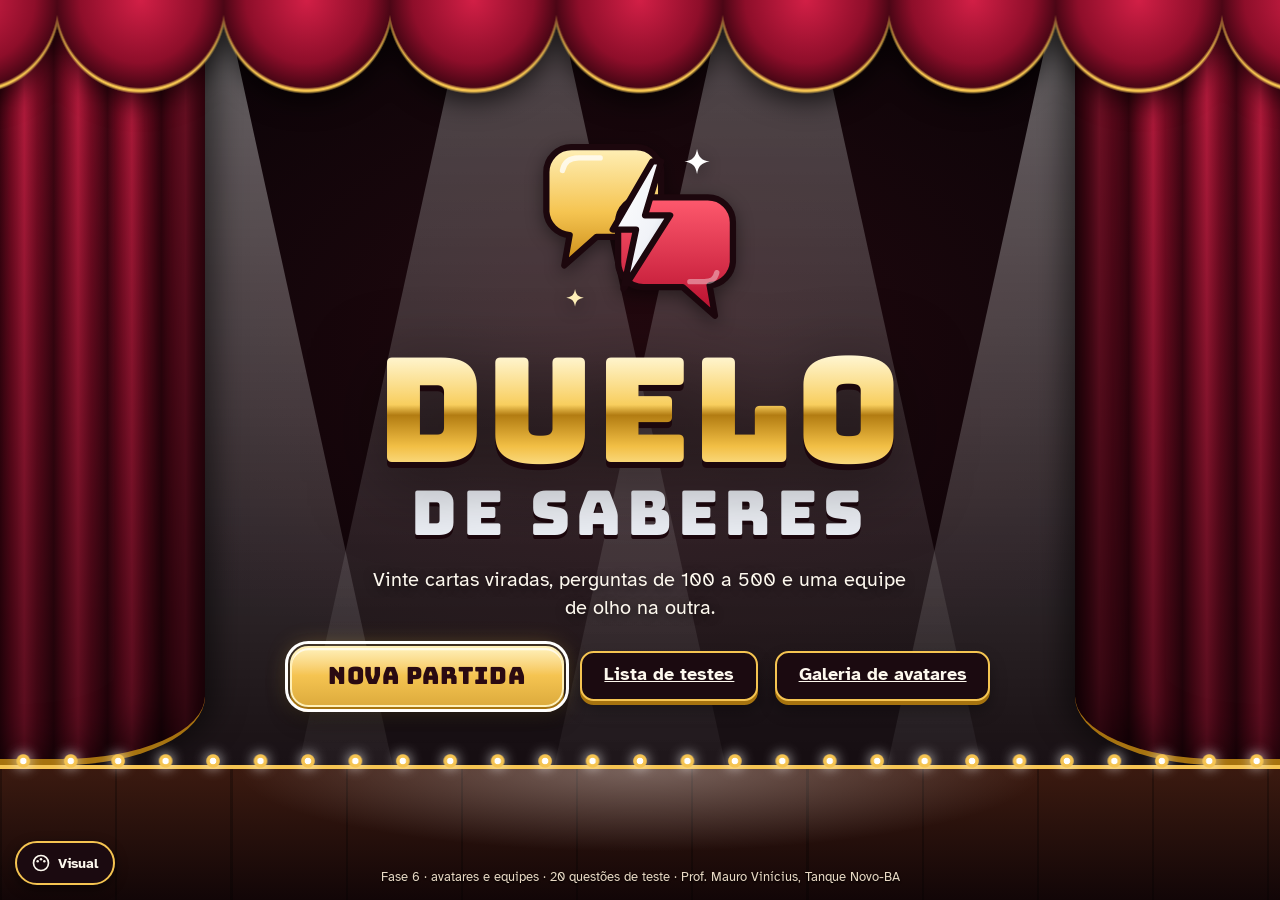
==== commit 5bf7c94f: "Fase 6: avatares em camadas e equipes - js/avatares.js: 11 mascotes originais (8 das disciplinas + 3" ====
--- a/motor/index.html
+++ b/motor/index.html
@@ -9,17 +9,18 @@
 <link rel="icon" type="image/svg+xml" href="img/icone.svg">
 <link rel="stylesheet" href="css/estilo.css">
 <link rel="stylesheet" href="css/motor.css">
-<link rel="stylesheet" href="css/tema-biologia.css">
+<link rel="stylesheet" href="css/avatares.css">
 </head>
 <body data-tema="palco" data-modo="escuro">
 <div id="app" aria-live="polite"></div>
 <div id="painel-visual"></div>
 <noscript>O Duelo de Saberes precisa de JavaScript ativado.</noscript>
 <script src="js/dados.js"></script>
+<script src="js/avatares.js"></script>
 <script src="js/logo.js"></script>
 <script src="js/regras.js"></script>
 <script src="js/sons.js"></script>
-<script src="js/tema-biologia.js"></script>
+<script src="js/voz.js"></script>
 <script src="js/app.js"></script>
 </body>
 </html>
--- a/motor/css/motor.css
+++ b/motor/css/motor.css
@@ -413,3 +413,16 @@
 .botao-som { padding-left: .6rem; padding-right: .6rem; }
 .botao-som svg { width: 1.3rem; height: 1.3rem; display: block; }
 .botao-som[aria-pressed="false"] { opacity: .7; }
+
+/* ---------- voz: escolha da voz e controles na configuração ---------- */
+.campo-select {
+  width: 100%; max-width: 26rem; margin: .5rem 0; padding: .45rem .6rem; min-height: 2.4rem;
+  font: inherit; font-size: .9rem; color: var(--tinta); background: var(--painel-solido);
+  border: .1rem solid var(--borda); border-radius: .5rem;
+}
+.chips + .chips { margin-top: .4rem; }
+[data-acao="testar-voz"] { margin-top: .2rem; }
+
+/* ---------- disciplinas ainda sem banco: "em breve" ---------- */
+.chip-breve { display: inline-flex; flex-direction: column; align-items: center; line-height: 1.05; opacity: .5; cursor: not-allowed; border-style: dashed; }
+.chip-breve small { font-size: .62rem; font-weight: 700; text-transform: uppercase; letter-spacing: .06em; color: var(--acento); }
--- a/motor/css/avatares.css
+++ b/motor/css/avatares.css
@@ -0,0 +1,252 @@
+/* Duelo de Saberes 2.0 · Avatares (Fase 6): animações dos personagens, criador em camadas e onde o avatar aparece no jogo.
+   Estados: parado · na vez · comemorando · lamentando · congelado · com troféu.
+   Tudo respeita "reduzir animações" do aparelho. */
+
+/* ================= o personagem ================= */
+.avatar { display: block; width: 3rem; height: auto; aspect-ratio: 120 / 124; overflow: visible; flex: none; }
+.avatar .av-mov, .avatar .av-sombra, .avatar .av-halo { transform-box: view-box; transform-origin: 60px 113px; }
+.avatar.av-palco .av-mov { filter: drop-shadow(0 0 .14rem rgba(255, 215, 110, .55)); }
+body[data-modo="claro"] .avatar.av-palco .av-mov { filter: drop-shadow(0 .06rem .1rem rgba(74, 6, 21, .35)); }
+.avatar .av-olho { transform-box: fill-box; transform-origin: 50% 50%; }
+.avatar .av-orbitas { transform-box: view-box; transform-origin: 60px 62px; }
+.avatar .av-raios { transform-box: view-box; transform-origin: 60px 62px; opacity: .24; }
+.avatar .av-borla { transform-box: fill-box; transform-origin: 0 0; }
+.avatar .av-cintila { transform-box: fill-box; transform-origin: 50% 50%; }
+.avatar .av-confete { transform-box: fill-box; transform-origin: 50% 50%; }
+
+/* parado: respira, pisca e os detalhes se mexem de leve */
+.av-parado .av-mov { animation: av-respira 3.4s ease-in-out infinite; }
+.avatar .av-olho { animation: av-pisca 5.2s infinite; }
+.av-b-atomo .av-orbitas { animation: av-gira 14s linear infinite; }
+.av-b-ampulheta .av-areia { animation: av-areia 1s linear infinite; }
+.av-b-robo .av-antena { animation: av-antena 2.4s ease-in-out infinite; }
+.av-b-celula .av-membrana { animation: av-areia 3s linear infinite; }
+.avatar .av-borla { animation: av-balanca 2.8s ease-in-out infinite; }
+@keyframes av-respira { 50% { transform: scale(1.03, .97); } }
+@keyframes av-pisca { 0%, 92%, 100% { transform: scaleY(1); } 95% { transform: scaleY(.1); } }
+@keyframes av-gira { to { transform: rotate(360deg); } }
+@keyframes av-areia { to { stroke-dashoffset: -10; } }
+@keyframes av-antena { 50% { opacity: .45; } }
+@keyframes av-balanca { 50% { transform: rotate(7deg); } }
+
+/* na vez: quica com halo dourado pulsando e brilhinhos */
+.av-navez .av-mov { animation: av-quica 1.1s cubic-bezier(.3, .1, .3, 1) infinite; }
+.av-navez .av-halo { animation: av-halo 1.1s ease-in-out infinite; }
+.av-navez .av-sombra { animation: av-sombra 1.1s cubic-bezier(.3, .1, .3, 1) infinite; }
+.av-navez .av-cintila, .av-trofeu .av-cintila, .av-congelado .av-cintila { animation: av-cintila 1.6s ease-in-out infinite; }
+.avatar .av-cintila-2 { animation-delay: -.8s !important; }
+@keyframes av-quica {
+  0%, 100% { transform: translateY(0) scale(1.04, .96); }
+  45% { transform: translateY(-7px) scale(.98, 1.03); }
+  60% { transform: translateY(-7.5px) scale(.98, 1.03); }
+}
+@keyframes av-halo { 50% { opacity: .9; transform: scale(1.12); } }
+@keyframes av-sombra { 50% { transform: scale(.82); opacity: .16; } }
+@keyframes av-cintila { 0%, 100% { transform: scale(.4) rotate(0); opacity: .2; } 50% { transform: scale(1) rotate(45deg); opacity: 1; } }
+
+/* comemorando: pula alto, gira e solta confete */
+.av-comemorando .av-mov { animation: av-pulo .9s cubic-bezier(.3, .1, .3, 1) infinite; }
+.av-comemorando .av-sombra { animation: av-sombra-pulo .9s cubic-bezier(.3, .1, .3, 1) infinite; }
+.av-comemorando .av-confete { animation: av-confete 1.8s ease-out infinite; animation-delay: calc(var(--i) * -.22s); }
+@keyframes av-pulo {
+  0%, 100% { transform: translateY(0) scale(1.1, .9); }
+  30% { transform: translateY(-17px) scale(.94, 1.07) rotate(-6deg); }
+  50% { transform: translateY(-20px) scale(.97, 1.03) rotate(5deg); }
+  78% { transform: translateY(0) scale(1.08, .92); }
+}
+@keyframes av-sombra-pulo { 50% { transform: scale(.6); opacity: .1; } }
+@keyframes av-confete {
+  0% { transform: translateY(8px) scale(.2) rotate(0); opacity: 0; }
+  25% { opacity: 1; }
+  100% { transform: translateY(-14px) scale(1.1) rotate(220deg); opacity: 0; }
+}
+
+/* lamentando: murcha, balança devagar e a lágrima escorre */
+.av-lamentando .av-mov { animation: av-murcha 2.6s ease-in-out infinite; filter: saturate(.7) brightness(.92); }
+.av-lamentando .av-lagrima { animation: av-lagrima 1.8s ease-in infinite; }
+@keyframes av-murcha {
+  0%, 100% { transform: translateY(4px) scale(1.05, .9) rotate(-3deg); }
+  50% { transform: translateY(5px) scale(1.06, .88) rotate(3deg); }
+}
+@keyframes av-lagrima { 0% { transform: translateY(-3px); opacity: 0; } 20% { opacity: 1; } 100% { transform: translateY(12px); opacity: 0; } }
+
+/* congelado (armadilha): fica azul e parado dentro do gelo, com um tremor de vez em quando */
+.av-congelado .av-mov { filter: grayscale(1) sepia(1) hue-rotate(165deg) saturate(2.6) brightness(1.08); animation: av-tremor 3.2s linear infinite; }
+.av-congelado .av-olho, .av-congelado .av-orbitas, .av-congelado .av-areia, .av-congelado .av-antena, .av-congelado .av-borla { animation: none; }
+@keyframes av-tremor { 0%, 88%, 100% { transform: translateX(0); } 90% { transform: translateX(-1.2px); } 92% { transform: translateX(1.2px); } 94% { transform: translateX(-1px); } 96% { transform: translateX(.8px); } }
+
+/* com troféu (pódio): ergue a taça, raios girando atrás */
+.av-trofeu .av-mov { animation: av-vitoria 1.6s ease-in-out infinite; }
+.av-trofeu .av-raios { animation: av-gira 12s linear infinite; }
+.av-trofeu .av-taca { transform-box: view-box; transform-origin: 60px 21px; animation: av-taca 1.6s ease-in-out infinite; }
+@keyframes av-vitoria { 50% { transform: translateY(-4px) scale(1.02, .99); } }
+@keyframes av-taca { 50% { transform: rotate(-6deg) translateY(-2px); } }
+
+/* miniaturas e quem pede menos estímulo: tudo parado */
+.av-estatico *, .av-estatico { animation: none !important; }
+@media (prefers-reduced-motion: reduce) { .avatar, .avatar * { animation: none !important; } }
+
+/* ================= o avatar dentro do jogo ================= */
+/* casa do avatar: o personagem com a forma da equipe no canto, para quem não distingue cores */
+.av-casa { position: relative; display: inline-grid; place-items: center; flex: none; }
+.av-casa .avatar { width: 100%; }
+.av-casa .av-selo { position: absolute; right: -4%; bottom: 4%; width: 28%; height: auto; aspect-ratio: 1; filter: drop-shadow(0 .06rem .1rem rgba(0, 0, 0, .6)); }
+.av-casa .av-selo.ficha { width: 28%; height: auto; min-width: .9rem; }
+.av-p { width: 2.2rem; }
+.av-m { width: 3.4rem; }
+.av-g { width: clamp(4.4rem, 12vmin, 6.6rem); }
+.av-gg { width: clamp(6rem, 18vmin, 9.5rem); }
+
+/* placar: o avatar ocupa o lugar da ficha */
+.placar-item .ficha-casa .av-casa { width: 3.6rem; margin: -.35rem 0 -.2rem -.15rem; }
+.placar-item .ficha-poder { z-index: 1; }
+.placar-item.congelada .av-casa .av-selo path { fill: #6EC6FF; }
+.placar-mini .av-casa { width: 1.5rem; }
+
+/* faixa da vez (tabuleiro) e barra da pergunta */
+.vez .av-casa { width: 2.8rem; margin: -.5rem 0 -.35rem; }
+.vez-barra .av-casa { width: 2.5rem; }
+
+/* veredito: o personagem comemora ou lamenta ao lado do resultado */
+.veredito-heroi { flex: 1 1 100%; width: 100%; display: flex; align-items: flex-end; justify-content: center; gap: .6rem; margin: -.2rem 0 .2rem; }
+.veredito-heroi .av-casa { width: clamp(4.6rem, 13vmin, 7rem); }
+.grito {
+  position: relative; flex: 0 1 auto; min-width: 6.5rem; max-width: 14rem; padding: .45rem .8rem; border-radius: 1rem 1rem 1rem .25rem; margin-bottom: 1.6rem;
+  background: var(--painel-solido); border: .16rem solid var(--cor-equipe, var(--borda-forte)); color: var(--tinta);
+  font-family: var(--fonte-titulo); font-size: .95rem; line-height: 1.15; text-align: left; overflow-wrap: anywhere;
+  box-shadow: var(--sombra); animation: grito-entra .5s cubic-bezier(.2, 1.5, .4, 1) .25s both;
+}
+.grito::before { content: ""; position: absolute; left: -.55rem; bottom: .4rem; border: .32rem solid transparent; border-right-color: var(--cor-equipe, var(--borda-forte)); border-bottom-color: var(--cor-equipe, var(--borda-forte)); }
+@keyframes grito-entra { from { transform: scale(.3) rotate(-8deg); opacity: 0; } }
+.rumo-caixa .av-casa { width: clamp(4.4rem, 12vmin, 6.4rem); margin: 0 auto -.2rem; }
+
+/* passe, roleta e morte súbita · no passe dos temas o avatar ocupa o lugar da ficha */
+.av-casa.av-no-tema.ficha { width: 88% !important; height: auto !important; filter: none; overflow: visible; }
+.av-casa.av-no-tema .avatar .av-mov { filter: drop-shadow(0 0 .12rem #FFFFFF) drop-shadow(0 0 .3rem rgba(255, 255, 255, .7)); }
+.av-casa.av-no-tema .av-selo { width: 34%; }
+.passe-escolhida .av-casa { width: clamp(3.6rem, 10vmin, 5.4rem); margin: -.6rem 0; }
+.passe-sub .av-casa { width: 2.2rem; }
+.morte-equipes .av-casa { width: 3.4rem; }
+
+/* pódio parcial e final */
+.final-item .av-casa { width: 2.9rem; margin: -.4rem 0; }
+.degrau .av-casa { width: clamp(4.6rem, 14vmin, 7.6rem); }
+.degrau.d1 .av-casa { width: clamp(6rem, 19vmin, 10rem); }
+.degrau-grito { font-size: .78rem; font-style: italic; color: var(--tinta-suave); text-align: center; overflow-wrap: anywhere; max-width: 12rem; }
+.degrau.d1 .degrau-grito { font-size: .9rem; color: var(--acento); font-weight: 700; font-style: normal; }
+body[data-modo="claro"] .degrau.d1 .degrau-grito { color: var(--acento-escuro); }
+/* a taça do campeão só aparece quando o 1º lugar é revelado */
+.degrau .av-taca, .degrau .av-raios { transition: opacity .5s; }
+.degrau.espera .av-taca, .degrau.espera .av-raios, .degrau.sobe:not(.campeao) .av-taca, .degrau.sobe:not(.campeao) .av-raios { opacity: 0; }
+
+/* ================= configuração: cartão da equipe ================= */
+.equipe-topo .av-botao { padding: 0; border: 0; background: none; border-radius: .8rem; cursor: pointer; flex: none; }
+.equipe-topo .av-botao .av-casa { width: 3.6rem; }
+.equipe-topo .av-botao:hover .avatar, .equipe-topo .av-botao:focus-visible .avatar { transform: scale(1.08); }
+.equipe-topo .av-botao .avatar { transition: transform .2s; }
+.equipe-acoes { display: flex; gap: .4rem; align-items: center; flex-wrap: wrap; }
+.equipe-grito-mini { font-size: .78rem; color: var(--tinta-suave); font-style: italic; overflow-wrap: anywhere; }
+
+/* turmas salvas */
+.turmas { display: flex; flex-wrap: wrap; align-items: center; gap: .5rem; margin-bottom: .8rem; padding: .6rem .7rem; border-radius: .7rem; background: var(--painel); border: .1rem dashed var(--borda); }
+.turmas label { display: flex; align-items: center; gap: .4rem; font-size: .85rem; color: var(--tinta-suave); }
+.turmas select, .turmas input { min-height: 2.4rem; padding: .3rem .55rem; border-radius: .5rem; border: .1rem solid var(--borda); background: var(--painel-solido); color: var(--tinta); font: inherit; font-weight: 700; }
+.turmas input { width: 8.5rem; }
+.turmas-msg { flex-basis: 100%; font-size: .8rem; color: var(--acento); }
+body[data-modo="claro"] .turmas-msg { color: var(--acento-escuro); }
+
+/* ================= criador de avatar ================= */
+body.criador-aberto { overflow: hidden; }
+.criador-fundo {
+  position: fixed; inset: 0; z-index: 60; display: grid; place-items: center; padding: clamp(.4rem, 2vmin, 1.4rem);
+  background: radial-gradient(ellipse at 50% 30%, rgba(40, 8, 16, .82), rgba(6, 1, 3, .94));
+  animation: aparece .2s ease-out both;
+}
+body[data-modo="claro"] .criador-fundo { background: rgba(42, 10, 18, .55); }
+.criador {
+  width: min(70rem, 100%); max-height: 100%; display: flex; flex-direction: column; overflow: hidden;
+  background: var(--painel-solido); border: .16rem solid var(--borda-forte); border-radius: 1.2rem; box-shadow: var(--sombra), var(--brilho);
+}
+.criador-topo { display: flex; align-items: center; gap: .8rem; padding: .7rem 1rem; border-bottom: .14rem solid var(--borda); }
+.criador-topo h2 { flex: 1; font-size: 1.15rem; min-width: 0; overflow-wrap: anywhere; }
+.criador-topo h2 small { display: block; font-family: var(--fonte-texto); font-size: .75rem; color: var(--tinta-suave); font-weight: 400; }
+.criador-corpo { display: grid; grid-template-columns: minmax(15rem, 2fr) 3fr; min-height: 0; flex: 1; }
+
+/* lado do palco: o personagem grande, sob o holofote */
+.criador-palco {
+  position: relative; display: flex; flex-direction: column; align-items: center; justify-content: center; gap: .6rem; padding: 1rem;
+  background: radial-gradient(ellipse 60% 55% at 50% 38%, rgba(var(--luz), .2), transparent 70%), linear-gradient(180deg, var(--fundo-2), var(--fundo));
+  border-right: .14rem solid var(--borda); overflow: hidden;
+}
+.criador-palco::after { content: ""; position: absolute; left: 12%; right: 12%; bottom: 16%; height: 1.4rem; border-radius: 50%; background: radial-gradient(ellipse, rgba(var(--luz), .25), transparent 70%); pointer-events: none; }
+.criador-heroi { position: relative; z-index: 1; display: flex; align-items: flex-end; gap: .4rem; min-height: clamp(9rem, 32vmin, 16rem); }
+.criador-heroi .av-casa { width: clamp(8.5rem, 30vmin, 15rem); }
+.criador-heroi .grito { margin-bottom: 3rem; font-size: .85rem; max-width: 9rem; }
+.criador-nome { position: relative; z-index: 1; display: flex; align-items: center; gap: .4rem; font-family: var(--fonte-titulo); font-size: 1.1rem; text-align: center; overflow-wrap: anywhere; }
+.criador-desc { position: relative; z-index: 1; font-size: .8rem; color: var(--tinta-suave); text-align: center; }
+.criador-estados { position: relative; z-index: 1; display: flex; flex-wrap: wrap; justify-content: center; gap: .3rem; }
+.criador-estados .chip { min-height: 2.2rem; padding: .25rem .6rem; font-size: .8rem; }
+.criador-palco-acoes { position: relative; z-index: 1; display: flex; gap: .5rem; flex-wrap: wrap; justify-content: center; }
+
+/* lado das camadas: abas numeradas */
+.criador-camadas { display: flex; flex-direction: column; min-height: 0; }
+.criador-abas { display: flex; gap: .25rem; padding: .6rem .8rem 0; border-bottom: .14rem solid var(--borda); overflow-x: auto; scrollbar-width: thin; }
+.criador-aba {
+  display: flex; align-items: center; gap: .35rem; padding: .5rem .75rem; border: .12rem solid transparent; border-bottom: 0; border-radius: .7rem .7rem 0 0;
+  background: transparent; color: var(--tinta-suave); font: inherit; font-weight: 700; font-size: .88rem; white-space: nowrap; cursor: pointer; min-height: 2.6rem;
+}
+.criador-aba b { display: inline-grid; place-items: center; width: 1.4rem; height: 1.4rem; border-radius: 50%; background: var(--painel-2); font-size: .75rem; }
+.criador-aba[aria-selected="true"] { color: var(--tinta); background: var(--painel-2); border-color: var(--borda); margin-bottom: -.14rem; border-bottom: .14rem solid var(--painel-solido); }
+.criador-aba[aria-selected="true"] b { background: var(--acento); color: var(--sobre-acento); }
+.criador-painel { flex: 1; overflow-y: auto; padding: .9rem 1rem 1.1rem; display: flex; flex-direction: column; gap: .9rem; }
+.criador-painel h3 { font-size: .95rem; }
+.criador-painel .nota { margin-top: -.3rem; }
+
+/* grade de miniaturas (personagem, expressão e acessório) */
+.av-grade { display: grid; grid-template-columns: repeat(auto-fill, minmax(6.2rem, 1fr)); gap: .5rem; }
+.av-opcao {
+  display: flex; flex-direction: column; align-items: center; gap: .15rem; padding: .45rem .3rem .4rem; border-radius: .8rem; min-width: 0;
+  border: .14rem solid var(--borda); background: var(--painel); color: var(--tinta); font: inherit; font-size: .78rem; font-weight: 700; cursor: pointer; text-align: center; line-height: 1.15;
+}
+.av-opcao .avatar { width: 4.2rem; }
+.av-opcao small { font-weight: 400; font-size: .68rem; color: var(--tinta-suave); }
+.av-opcao:hover { border-color: var(--borda-forte); }
+.av-opcao.ativa { border-color: var(--borda-forte); background: linear-gradient(180deg, color-mix(in srgb, var(--acento) 26%, transparent), transparent), var(--painel-2); box-shadow: var(--brilho), inset 0 0 0 .1rem var(--acento); }
+.av-opcao-vazia { display: grid; place-items: center; width: 4.2rem; aspect-ratio: 120 / 124; font-size: 1.6rem; color: var(--tinta-suave); }
+
+/* cor, tom e traço */
+.tons { display: flex; gap: .4rem; flex-wrap: wrap; }
+.tom-botao { display: flex; flex-direction: column; align-items: center; gap: .2rem; padding: .3rem; border: .14rem solid transparent; border-radius: .7rem; background: transparent; color: var(--tinta-suave); font: inherit; font-size: .7rem; cursor: pointer; }
+.tom-botao i { width: 2.4rem; height: 2.4rem; border-radius: 50%; background: var(--amostra); border: .12rem solid rgba(255, 255, 255, .8); }
+body[data-modo="claro"] .tom-botao i { border-color: var(--tinta); }
+.tom-botao.ativa { border-color: var(--borda-forte); color: var(--tinta); font-weight: 700; background: var(--painel-2); }
+.estilos { display: grid; grid-template-columns: repeat(auto-fit, minmax(11rem, 1fr)); gap: .5rem; }
+.estilo-botao { display: flex; align-items: center; gap: .6rem; padding: .5rem .7rem; border-radius: .8rem; border: .14rem solid var(--borda); background: var(--painel); color: var(--tinta); font: inherit; text-align: left; cursor: pointer; }
+.estilo-botao .avatar { width: 3.6rem; }
+.estilo-botao strong { display: block; font-family: var(--fonte-titulo); font-weight: 400; font-size: 1rem; }
+.estilo-botao span { font-size: .75rem; color: var(--tinta-suave); }
+.estilo-botao.ativa { border-color: var(--borda-forte); background: var(--painel-2); box-shadow: var(--brilho), inset 0 0 0 .1rem var(--acento); }
+.criador-campo input { width: 100%; min-height: 2.8rem; padding: .45rem .7rem; border-radius: .6rem; border: .12rem solid var(--borda); background: var(--painel); color: var(--tinta); font: inherit; font-size: 1.05rem; font-weight: 700; }
+.criador-campo input:focus-visible { border-color: var(--borda-forte); outline: none; box-shadow: var(--brilho); }
+.criador-rodape { display: flex; justify-content: space-between; align-items: center; gap: .6rem; flex-wrap: wrap; padding: .6rem 1rem; border-top: .14rem solid var(--borda); }
+.criador-rodape .nota { margin: 0; }
+
+/* tablet em pé e celular: palco em cima, camadas embaixo */
+@media (max-width: 760px), (max-aspect-ratio: 4/5) {
+  .criador { height: 100%; }
+  .criador-corpo { grid-template-columns: 1fr; grid-template-rows: auto 1fr; }
+  .criador-palco { border-right: 0; border-bottom: .14rem solid var(--borda); padding: .6rem; gap: .35rem; }
+  .criador-heroi { min-height: 0; }
+  .criador-heroi .av-casa { width: clamp(6rem, 26vmin, 9rem); }
+  .criador-heroi .grito { margin-bottom: 1.6rem; }
+  .criador-desc { display: none; }
+  .av-grade { grid-template-columns: repeat(auto-fill, minmax(5.2rem, 1fr)); }
+  .av-opcao .avatar { width: 3.4rem; }
+  .criador-aba span { display: none; }
+  .criador-aba[aria-selected="true"] span { display: inline; }
+}
+@media (max-height: 560px) and (min-aspect-ratio: 4/3) {
+  .criador-heroi { min-height: 0; }
+  .criador-heroi .av-casa { width: 7rem; }
+  .criador-desc { display: none; }
+}
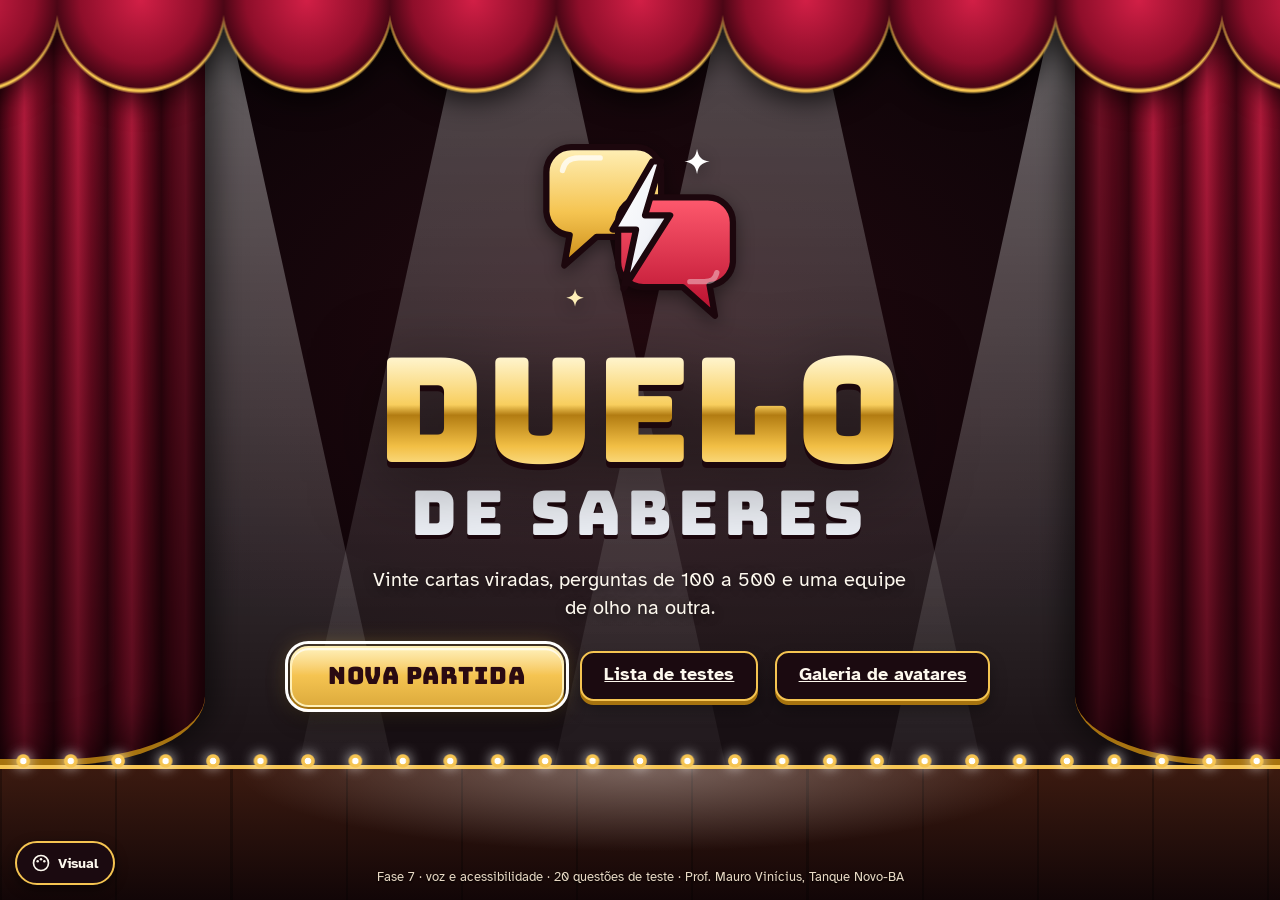
==== commit f0034c95: "Fase 7: voz com legenda, alto contraste, tamanho do texto, reduzir animações, volumes e tempo extra " ====
--- a/motor/index.html
+++ b/motor/index.html
@@ -10,6 +10,7 @@
 <link rel="stylesheet" href="css/estilo.css">
 <link rel="stylesheet" href="css/motor.css">
 <link rel="stylesheet" href="css/avatares.css">
+<link rel="stylesheet" href="css/acessibilidade.css">
 </head>
 <body data-tema="palco" data-modo="escuro">
 <div id="app" aria-live="polite"></div>
--- a/motor/css/acessibilidade.css
+++ b/motor/css/acessibilidade.css
@@ -0,0 +1,121 @@
+/* Duelo de Saberes 2.0 · Acessibilidade (Fase 7)
+   Vale para todos os temas, sem precisar mexer nos arquivos de cada disciplina:
+   1. legenda da voz (palavra em destaque no enunciado)
+   2. tempo extra por equipe (cartão da equipe na configuração)
+   3. tamanho do texto: html[data-texto="grande" | "maior"]
+   4. alto contraste: body[data-contraste="alto"] (fundo preto, texto branco, destaques amarelos, sem fundos de tema)
+   5. reduzir animações pela escolha do professor: body[data-movimento="reduzido"]
+      (repete o que os arquivos fazem com o "reduzir animações" do aparelho)
+   Tema novo: o fundo do tema já vem numa caixa .fundo-tema, que o alto contraste esconde. */
+
+/* ---------- caixa do fundo do tema: não muda o layout ---------- */
+.fundo-tema { display: contents; }
+
+/* ---------- 1. legenda da voz ---------- */
+.enunciado .pal, .legenda-teste .pal { border-radius: .22em; transition: background-color .12s, color .12s, box-shadow .12s; }
+body[data-legenda="sim"] .enunciado .pal.lendo,
+.legenda-teste .pal.lendo {
+  background: var(--acento); color: var(--sobre-acento);
+  box-shadow: 0 0 0 .12em var(--acento);
+  -webkit-text-fill-color: var(--sobre-acento);
+}
+.legenda-teste {
+  margin-top: .55rem; padding: .55rem .7rem; border-radius: .7rem;
+  border: .08rem dashed var(--borda); font-weight: 700; font-size: .92rem; line-height: 1.5;
+}
+
+/* ---------- 2. tempo extra por equipe ---------- */
+.equipe-extra { display: flex; align-items: center; flex-wrap: wrap; gap: .3rem; margin-top: .55rem; }
+.equipe-extra-rotulo { font-size: .78rem; font-weight: 700; color: var(--tinta-suave); margin-right: .2rem; }
+.chip.chip-mini { min-height: 2.1rem; padding: .2rem .6rem; font-size: .8rem; }
+.chip.ativa:focus-visible, .chip-mini:focus-visible { z-index: 1; }
+
+/* ---------- 3. tamanho do texto ---------- */
+/* os menus e o placar crescem pela fonte da página; enunciado e alternativas usam medidas da tela, então crescem por zoom */
+html[data-texto="grande"] { font-size: calc(clamp(15px, .5vw + .65vh + 6px, 28px) * 1.15); }
+html[data-texto="maior"] { font-size: calc(clamp(15px, .5vw + .65vh + 6px, 28px) * 1.3); }
+html[data-texto="grande"] .enunciado, html[data-texto="grande"] .alternativas, html[data-texto="grande"] .letras-ocultas { zoom: 1.12; }
+html[data-texto="maior"] .enunciado, html[data-texto="maior"] .alternativas, html[data-texto="maior"] .letras-ocultas { zoom: 1.25; }
+/* o painel flutuante usa medidas fixas: cresce junto */
+html[data-texto="grande"] #painel-visual { zoom: 1.12; }
+html[data-texto="maior"] #painel-visual { zoom: 1.25; }
+
+/* ---------- 4. alto contraste ---------- */
+/* :not(#…) aumenta a prioridade para vencer as cores de qualquer tema e da versão clara */
+body[data-contraste="alto"]:not(#ac1):not(#ac2) {
+  --fundo: #000000; --fundo-2: #000000;
+  --painel: #000000; --painel-2: #000000; --painel-solido: #000000;
+  --tinta: #FFFFFF; --tinta-suave: #FFFFFF;
+  --borda: #FFFFFF; --borda-forte: #FFE600;
+  --acento-claro: #FFE600; --acento: #FFE600; --acento-escuro: #FFE600; --sobre-acento: #000000;
+  --prata: #FFFFFF; --prata-escura: #FFFFFF;
+  --quente: #FFE600;
+  --verso-1: #000000; --verso-2: #000000; --verso-tinta: #FFE600;
+  --piso-1: #000000; --piso-2: #000000;
+  --luz: 255, 255, 255; --forca-luz: 0;
+  --certo: #00E676; --sobre-certo: #000000; --errado: #FF7070; --sobre-errado: #000000;
+  --ficha-traco: #FFFFFF;
+  --brilho: 0 0 0 transparent; --sombra: 0 0 0 transparent;
+  --titulo: linear-gradient(#FFE600, #FFE600);
+  background: #000000; color: #FFFFFF;
+}
+body[data-contraste="alto"] .cenario,
+body[data-contraste="alto"] .fundo-tema,
+body[data-contraste="alto"] .confete { display: none !important; }
+
+/* superfícies: preto chapado com borda branca (os temas usam degradês e texturas) */
+body[data-contraste="alto"]:not(#ac1) :is(.tela, .tabuleiro, .pergunta, .barra, .telao, .bloco, .sobre, .veredito, .equipe-cartao, .opcao, .chip, .alternativa,
+  .letra-oculta, .placar, .placar-item, .final-item, .degrau, .pv-caixa, .pv-opcao, .pv-botao, .criador, .criador-painel, .campo-select, input, select, .turmas, .botao-contorno, .botao-redondo) {
+  background: #000000 !important; background-image: none !important; color: #FFFFFF;
+  box-shadow: none !important; text-shadow: none !important;
+}
+body[data-contraste="alto"]:not(#ac1) :is(.barra, .telao, .bloco, .veredito, .equipe-cartao, .opcao, .chip, .alternativa, .letra-oculta, .placar-item, .final-item, .pv-caixa, .pv-opcao, .pv-botao, .campo-select, input, select, .botao-contorno, .botao-redondo) {
+  border: .14rem solid #FFFFFF !important;
+}
+body[data-contraste="alto"] .telao::before, body[data-contraste="alto"] .telao::after { display: none !important; }
+
+/* escolhido / ativo / principal: amarelo com texto preto */
+body[data-contraste="alto"]:not(#ac1) :is(.chip.ativa, .opcao.ativa, .pv-opcao.ativa, .botao-principal, .final-item.primeiro) {
+  background: #FFE600 !important; background-image: none !important; color: #000000 !important; border-color: #FFE600 !important;
+}
+body[data-contraste="alto"]:not(#ac1) :is(.chip.ativa, .opcao.ativa, .pv-opcao.ativa, .botao-principal, .final-item.primeiro) * { color: #000000 !important; }
+body[data-contraste="alto"] .letra { background: #FFE600 !important; color: #000000 !important; box-shadow: none !important; }
+body[data-contraste="alto"]:not(#ac1) .alternativa.certa { background: #00E676 !important; color: #000000 !important; border-color: #FFFFFF !important; }
+body[data-contraste="alto"]:not(#ac1) .alternativa.errada { background: #FF7070 !important; color: #000000 !important; border-color: #FFFFFF !important; }
+body[data-contraste="alto"] .alternativa.certa .letra, body[data-contraste="alto"] .alternativa.errada .letra { background: #000000 !important; color: #FFFFFF !important; }
+body[data-contraste="alto"] .alternativa.apagada { opacity: .55; }
+
+/* cartas: verso preto com número amarelo; frente amarela com o valor em preto; nada de desenho decorativo */
+body[data-contraste="alto"]:not(#ac1) .carta-verso { background: #000000 !important; border: .18rem solid #FFE600 !important; box-shadow: none !important; }
+body[data-contraste="alto"] .carta-verso::before, body[data-contraste="alto"] .carta-verso::after { display: none !important; }
+body[data-contraste="alto"]:not(#ac1) .carta-numero { color: #FFE600 !important; background: none !important; -webkit-text-fill-color: #FFE600; text-shadow: none !important; }
+body[data-contraste="alto"]:not(#ac1) .carta-frente { background: #FFE600 !important; border: .18rem solid #FFFFFF !important; box-shadow: none !important; }
+body[data-contraste="alto"]:not(#ac1) .carta-frente .carta-valor { color: #000000 !important; -webkit-text-fill-color: #000000; text-shadow: none !important; }
+body[data-contraste="alto"]:not(#ac1) .carta-usada { background: #000000 !important; border: .12rem dashed #FFFFFF !important; }
+body[data-contraste="alto"] .carta-valor-usado { color: #FFFFFF !important; opacity: .75 !important; }
+body[data-contraste="alto"] .carta.marcada .carta-verso,
+body[data-contraste="alto"] button.carta:hover .carta-verso { outline: .3rem solid #FFFFFF; outline-offset: .1rem; }
+
+/* cronômetro e textos metálicos */
+body[data-contraste="alto"] .crono-arco { filter: none !important; }
+body[data-contraste="alto"] .crono-numero { color: #FFFFFF !important; }
+body[data-contraste="alto"] .cronometro { filter: none !important; }
+body[data-contraste="alto"] :is(h1, h2, h3, .barra-titulo, .placar-titulo, .veredito-titulo, .passe-titulo) { filter: none !important; text-shadow: none !important; }
+body[data-contraste="alto"] .nota { color: #FFFFFF; }
+
+/* foco do teclado bem visível sobre o preto */
+body[data-contraste="alto"] :focus-visible { outline: .25rem solid #FFE600 !important; outline-offset: .18rem; box-shadow: 0 0 0 .5rem #000000 !important; }
+/* a palavra lida fica em amarelo com texto preto */
+body[data-contraste="alto"][data-legenda="sim"] .enunciado .pal.lendo,
+body[data-contraste="alto"] .legenda-teste .pal.lendo { background: #FFE600; color: #000000; -webkit-text-fill-color: #000000; box-shadow: 0 0 0 .12em #FFE600; }
+
+/* ---------- 5. reduzir animações (escolha do professor, mesmo que o aparelho não peça) ---------- */
+body[data-movimento="reduzido"] *, body[data-movimento="reduzido"] *::before, body[data-movimento="reduzido"] *::after { animation: none !important; transition-duration: .01ms !important; }
+body[data-movimento="reduzido"] .carta.virando .carta-giro { transform: none; }
+body[data-movimento="reduzido"] .carta.virando .carta-verso { visibility: hidden; }
+body[data-movimento="reduzido"] .carta.virando .carta-frente { transform: none; }
+body[data-movimento="reduzido"] .moedas, body[data-movimento="reduzido"] .flocos, body[data-movimento="reduzido"] .confete { display: none; }
+body[data-movimento="reduzido"] .trincas, body[data-movimento="reduzido"] .esp-gelo { opacity: 1; stroke-dashoffset: 0; }
+body[data-movimento="reduzido"] .carta.virando { transform: none; }
+body[data-movimento="reduzido"] .avatar, body[data-movimento="reduzido"] .avatar * { animation: none !important; }
+body[data-contraste="alto"]:not(#ac1) .carta-numero { border-color: #FFE600 !important; box-shadow: none !important; }
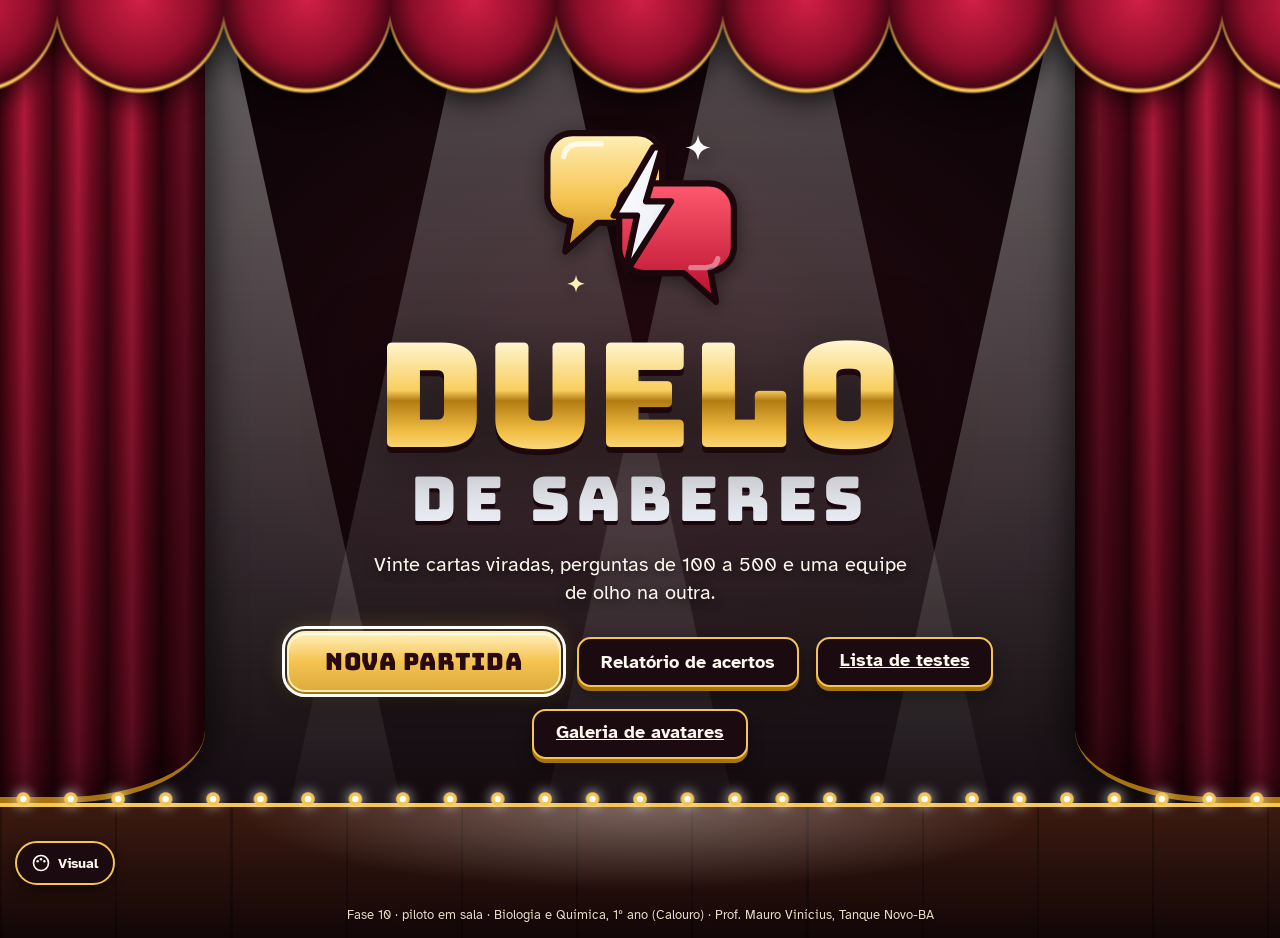
==== commit 2a3355d5: "Fase 10: piloto em sala (níveis em breve, relatório de acertos, partida sem repetir) - Disciplina e " ====
--- a/motor/index.html
+++ b/motor/index.html
@@ -10,6 +10,7 @@
 <link rel="stylesheet" href="css/estilo.css">
 <link rel="stylesheet" href="css/motor.css">
 <link rel="stylesheet" href="css/avatares.css">
+<link rel="stylesheet" href="css/relatorio.css">
 <link rel="stylesheet" href="css/acessibilidade.css">
 </head>
 <body data-tema="palco" data-modo="escuro">
--- a/motor/css/relatorio.css
+++ b/motor/css/relatorio.css
@@ -0,0 +1,90 @@
+/* Duelo de Saberes 2.0 · Fase 10 · piloto em sala
+   Opções "em breve" da configuração e tela Relatório de acertos.
+   Usa só as variáveis do Palco (estilo.css), então vale no escuro, na sala clara e no alto contraste. */
+
+/* ---------- nível ou modo ainda sem banco completo ---------- */
+.opcao-breve { opacity: .5; cursor: not-allowed; border-style: dashed; }
+.opcao-breve:hover { border-color: var(--borda); }
+.opcao-breve strong small {
+  font-size: .62rem; font-weight: 700; text-transform: uppercase; letter-spacing: .06em; color: var(--acento);
+  margin-left: .35rem; vertical-align: .1em;
+}
+body[data-modo="claro"] .opcao-breve strong small { color: var(--acento-escuro); }
+
+/* ---------- tela Relatório ---------- */
+.rel-grade { grid-template-columns: 1fr; max-width: 64rem; }
+.relatorio .bloco h2 { margin-bottom: .5rem; }
+.rel-filtros { display: grid; grid-template-columns: repeat(3, minmax(0, 1fr)); gap: 1rem; }
+.rel-resumo { margin-top: .9rem; font-size: .95rem; color: var(--tinta-suave); }
+.rel-resumo b { color: var(--tinta); font-size: 1.1rem; }
+.rel-acoes { display: flex; gap: .5rem; flex-wrap: wrap; }
+.rel-msg { margin: 0 0 .7rem; padding: .5rem .8rem; border-radius: .6rem; background: var(--painel-2); border: .1rem solid var(--borda-forte); font-weight: 700; }
+.rel-nota-topo { margin: 0 0 .7rem; }
+
+.rel-valores { display: flex; flex-direction: column; gap: .8rem; }
+.rel-valor { padding: .7rem .8rem; border-radius: .8rem; background: var(--painel); border: .1rem solid var(--borda); }
+.rel-valor-topo { display: flex; align-items: center; gap: .8rem; flex-wrap: wrap; }
+.rel-selo {
+  font-family: var(--fonte-titulo); font-weight: 400; font-size: 1rem; line-height: 1;
+  padding: .35rem .55rem; border-radius: .5rem; min-width: 3.4rem; text-align: center;
+  background: linear-gradient(180deg, var(--acento-claro), var(--acento) 60%, var(--acento-escuro)); color: var(--sobre-acento);
+}
+.rel-taxa { font-family: var(--fonte-titulo); font-size: 1.7rem; line-height: 1; color: var(--prata); min-width: 3.6ch; }
+.rel-situacao { font-weight: 700; font-size: .9rem; }
+.rel-dentro .rel-situacao { color: var(--certo); }
+.rel-abaixo .rel-situacao, .rel-acima .rel-situacao { color: var(--quente); }
+.rel-sem-dados .rel-situacao { color: var(--tinta-suave); font-weight: 400; }
+
+/* trilho 0–100%: a faixa clara é a meta do plano, a barra é a taxa medida */
+.rel-trilho {
+  position: relative; height: 1.1rem; margin: .6rem 0 .45rem; border-radius: 99rem; overflow: hidden;
+  background: var(--painel-2); border: .1rem solid var(--borda);
+}
+.rel-meta, .rel-legenda-meta {
+  background: repeating-linear-gradient(135deg, rgba(var(--luz), .32) 0 .35rem, rgba(var(--luz), .14) .35rem .7rem);
+  box-shadow: inset .12rem 0 0 var(--tinta), inset -.12rem 0 0 var(--tinta);
+}
+body[data-modo="claro"] .rel-meta, body[data-modo="claro"] .rel-legenda-meta {
+  background: repeating-linear-gradient(135deg, rgba(42, 10, 18, .2) 0 .35rem, rgba(42, 10, 18, .08) .35rem .7rem);
+}
+.rel-meta { position: absolute; top: 0; bottom: 0; z-index: 2; }
+.rel-barra { position: absolute; left: 0; top: 0; bottom: 0; z-index: 1; border-radius: 99rem; background: var(--acento); }
+.rel-dentro .rel-barra { background: var(--certo); }
+.rel-abaixo .rel-barra, .rel-acima .rel-barra { background: var(--quente); }
+.rel-legenda-meta { display: inline-block; width: 1.6rem; height: .8rem; border-radius: .2rem; vertical-align: -.1em; }
+.rel-conta { font-size: .82rem; color: var(--tinta-suave); line-height: 1.5; }
+.rel-conta b { color: var(--tinta); }
+
+.rel-questoes { display: flex; flex-direction: column; gap: .5rem; }
+.rel-q { display: grid; grid-template-columns: auto 1fr auto; gap: .8rem; align-items: center; padding: .55rem .7rem; border-radius: .7rem; background: var(--painel); border: .1rem solid var(--borda); }
+.rel-q .rel-selo { font-size: .8rem; min-width: 2.8rem; }
+.rel-q-texto { min-width: 0; font-size: .85rem; }
+.rel-q-texto span { display: block; color: var(--tinta-suave); white-space: nowrap; overflow: hidden; text-overflow: ellipsis; }
+.rel-q-taxa { font-family: var(--fonte-titulo); font-size: 1.2rem; text-align: right; color: var(--quente); line-height: 1.1; }
+.rel-q-taxa small { display: block; font-family: var(--fonte-texto); font-size: .7rem; color: var(--tinta-suave); font-weight: 700; }
+
+.rel-partidas { display: flex; flex-direction: column; gap: .4rem; }
+.rel-partidas li { display: flex; align-items: center; justify-content: space-between; gap: .8rem; padding: .45rem .2rem; border-bottom: .06rem solid var(--borda); font-size: .85rem; }
+.rel-partidas li.fora-filtro { opacity: .5; }
+.rel-apagar { display: flex; align-items: center; gap: .6rem; flex-wrap: wrap; margin-top: 1rem; }
+.rel-perigo { background: var(--errado) !important; border-color: var(--errado) !important; color: var(--sobre-errado) !important; box-shadow: none !important; }
+
+.rel-texto { width: 100%; min-height: 12rem; margin: 0 0 .8rem; padding: .6rem; border-radius: .6rem; border: .1rem solid var(--borda-forte); background: var(--painel-solido); color: var(--tinta); font: .75rem/1.4 ui-monospace, Consolas, monospace; }
+.rel-vazio p { max-width: 40rem; }
+
+/* alto contraste: faixa da meta em amarelo, barras em branco */
+body[data-contraste="alto"] .rel-meta, body[data-contraste="alto"] .rel-legenda-meta { background: repeating-linear-gradient(135deg, #FFE600 0 .35rem, #000000 .35rem .7rem); box-shadow: none; }
+body[data-contraste="alto"] .rel-barra { background: #FFFFFF !important; }
+body[data-contraste="alto"] .rel-situacao, body[data-contraste="alto"] .rel-q-taxa { color: #FFE600 !important; }
+
+/* tablet e celular */
+@media (max-width: 52rem) {
+  .rel-filtros { grid-template-columns: 1fr; }
+}
+@media (max-width: 34rem) {
+  .rel-q { grid-template-columns: auto 1fr; }
+  .rel-q-taxa { grid-column: 1 / -1; text-align: left; display: flex; gap: .6rem; align-items: baseline; }
+  .rel-q-taxa small { display: inline; }
+  .rel-partidas li { flex-direction: column; align-items: flex-start; }
+  .relatorio .bloco-topo { flex-direction: column; align-items: flex-start; }
+}
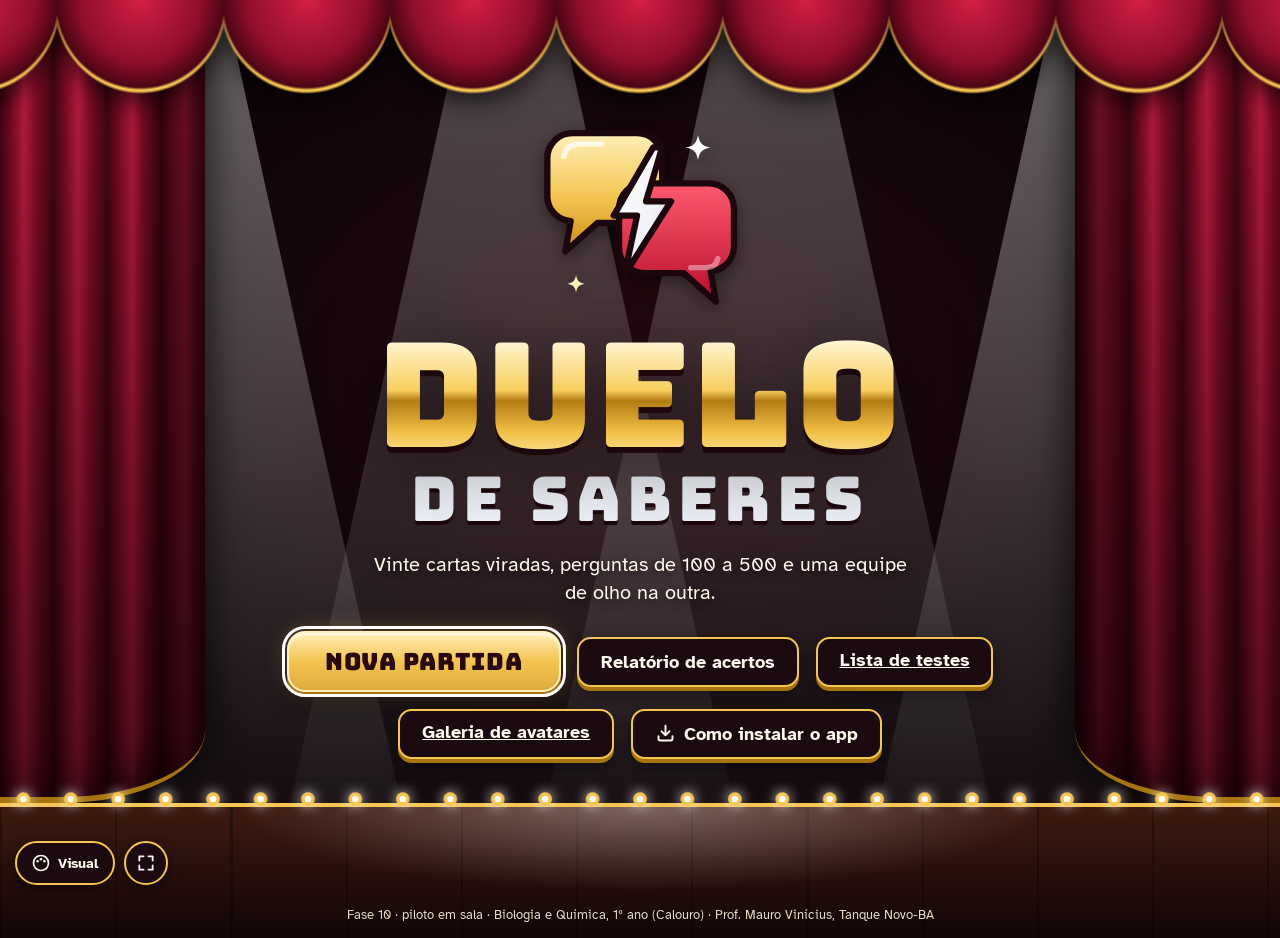
==== commit 6aa3f624: "Fase 9: app instalável (PWA), offline, app na raiz e tela cheia - Jogo movido de /motor/ para a raiz" ====
--- a/motor/index.html
+++ b/motor/index.html
@@ -2,27 +2,23 @@
 <html lang="pt-BR">
 <head>
 <meta charset="UTF-8">
-<meta name="viewport" content="width=device-width, initial-scale=1, viewport-fit=cover">
+<meta name="viewport" content="width=device-width, initial-scale=1">
 <meta name="theme-color" content="#0e0509">
 <meta name="robots" content="noindex">
 <title>Duelo de Saberes</title>
-<link rel="icon" type="image/svg+xml" href="img/icone.svg">
-<link rel="stylesheet" href="css/estilo.css">
-<link rel="stylesheet" href="css/motor.css">
-<link rel="stylesheet" href="css/avatares.css">
-<link rel="stylesheet" href="css/relatorio.css">
-<link rel="stylesheet" href="css/acessibilidade.css">
+<!-- Desde a Fase 9 o jogo mora na raiz do site. Este endereço antigo (/motor/) só leva até lá,
+     mantendo os parâmetros e a âncora, para que favoritos e atalhos antigos continuem funcionando. -->
+<meta http-equiv="refresh" content="0; url=../">
+<link rel="canonical" href="../">
+<script>location.replace("../" + location.search + location.hash);</script>
+<style>
+  html, body { height: 100%; margin: 0; }
+  body { display: grid; place-items: center; background: #0e0509; color: #FFF0B8;
+    font-family: system-ui, -apple-system, "Segoe UI", Roboto, sans-serif; text-align: center; padding: 24px; box-sizing: border-box; }
+  a { color: #F5C451; font-weight: 700; }
+</style>
 </head>
-<body data-tema="palco" data-modo="escuro">
-<div id="app" aria-live="polite"></div>
-<div id="painel-visual"></div>
-<noscript>O Duelo de Saberes precisa de JavaScript ativado.</noscript>
-<script src="js/dados.js"></script>
-<script src="js/avatares.js"></script>
-<script src="js/logo.js"></script>
-<script src="js/regras.js"></script>
-<script src="js/sons.js"></script>
-<script src="js/voz.js"></script>
-<script src="js/app.js"></script>
+<body>
+<p>O Duelo de Saberes mudou de endereço. Abrindo… Se não abrir sozinho, <a href="../">toque aqui</a>.</p>
 </body>
 </html>
